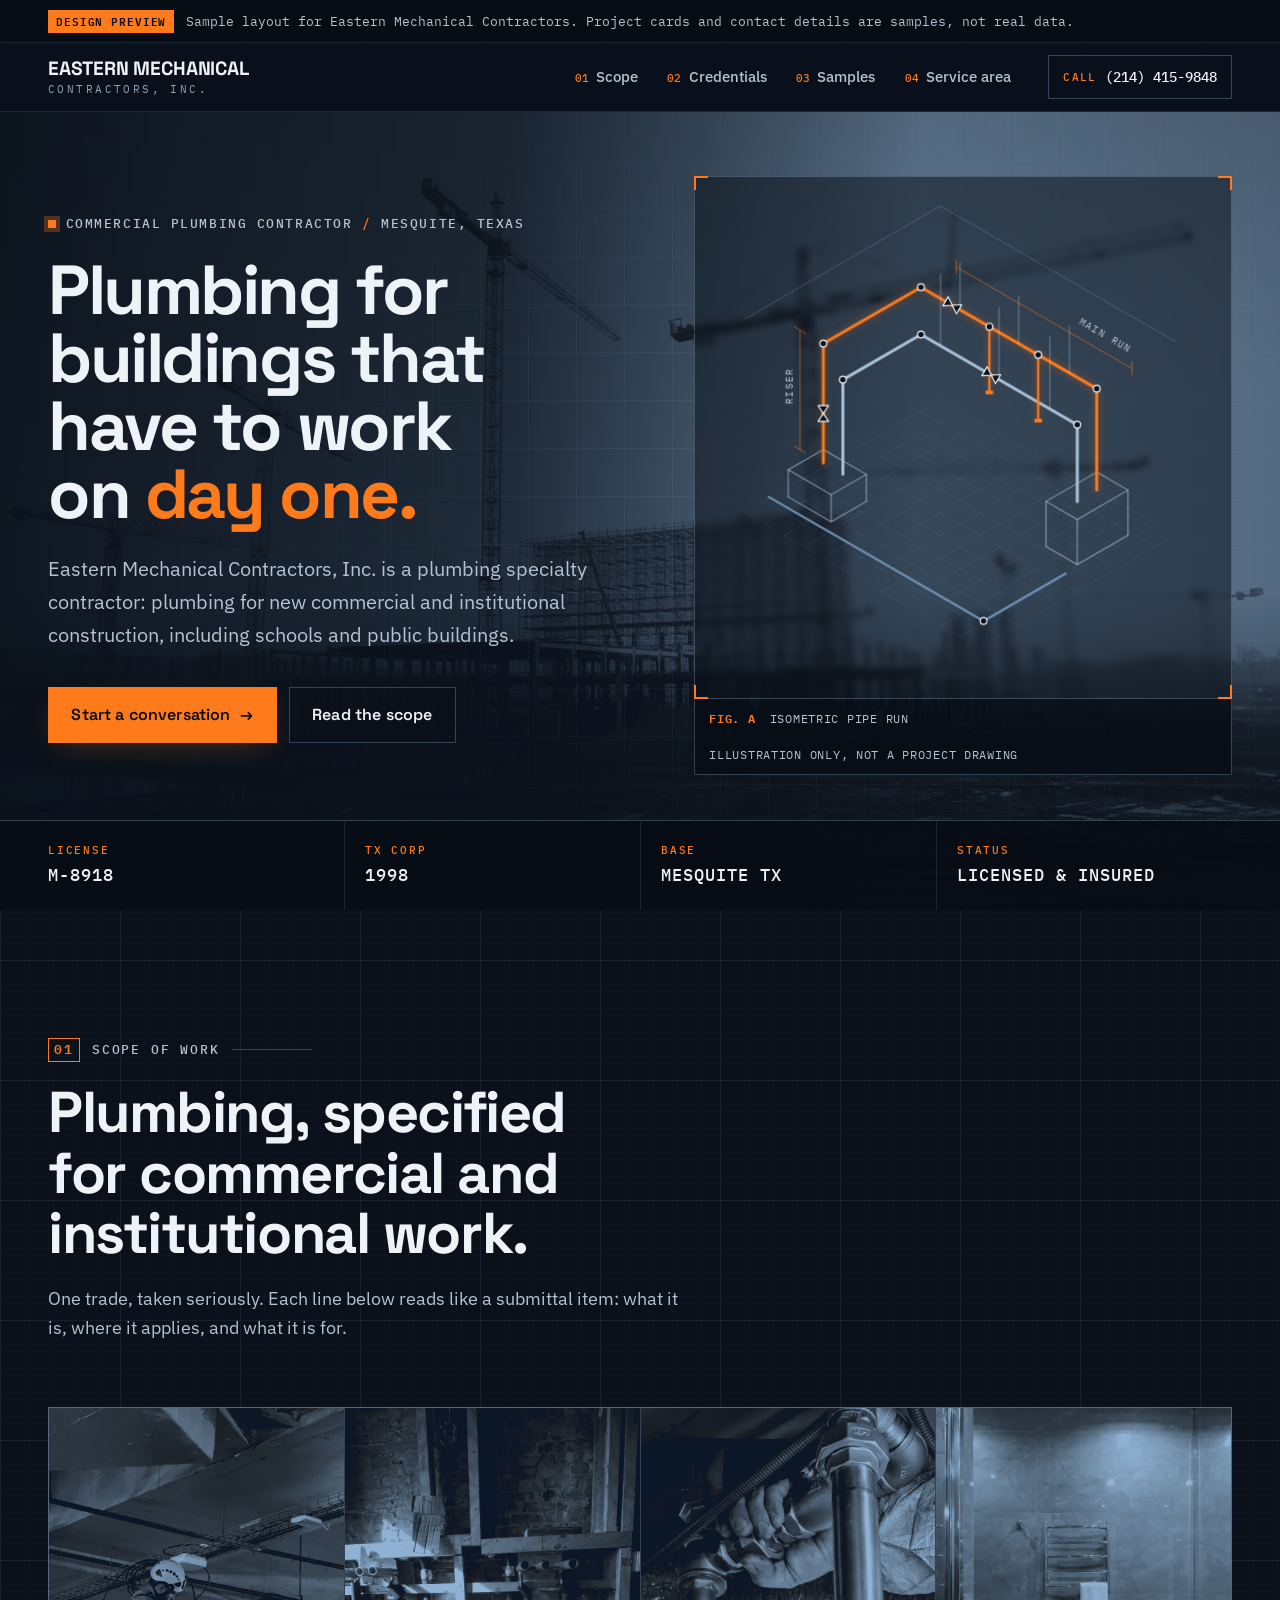
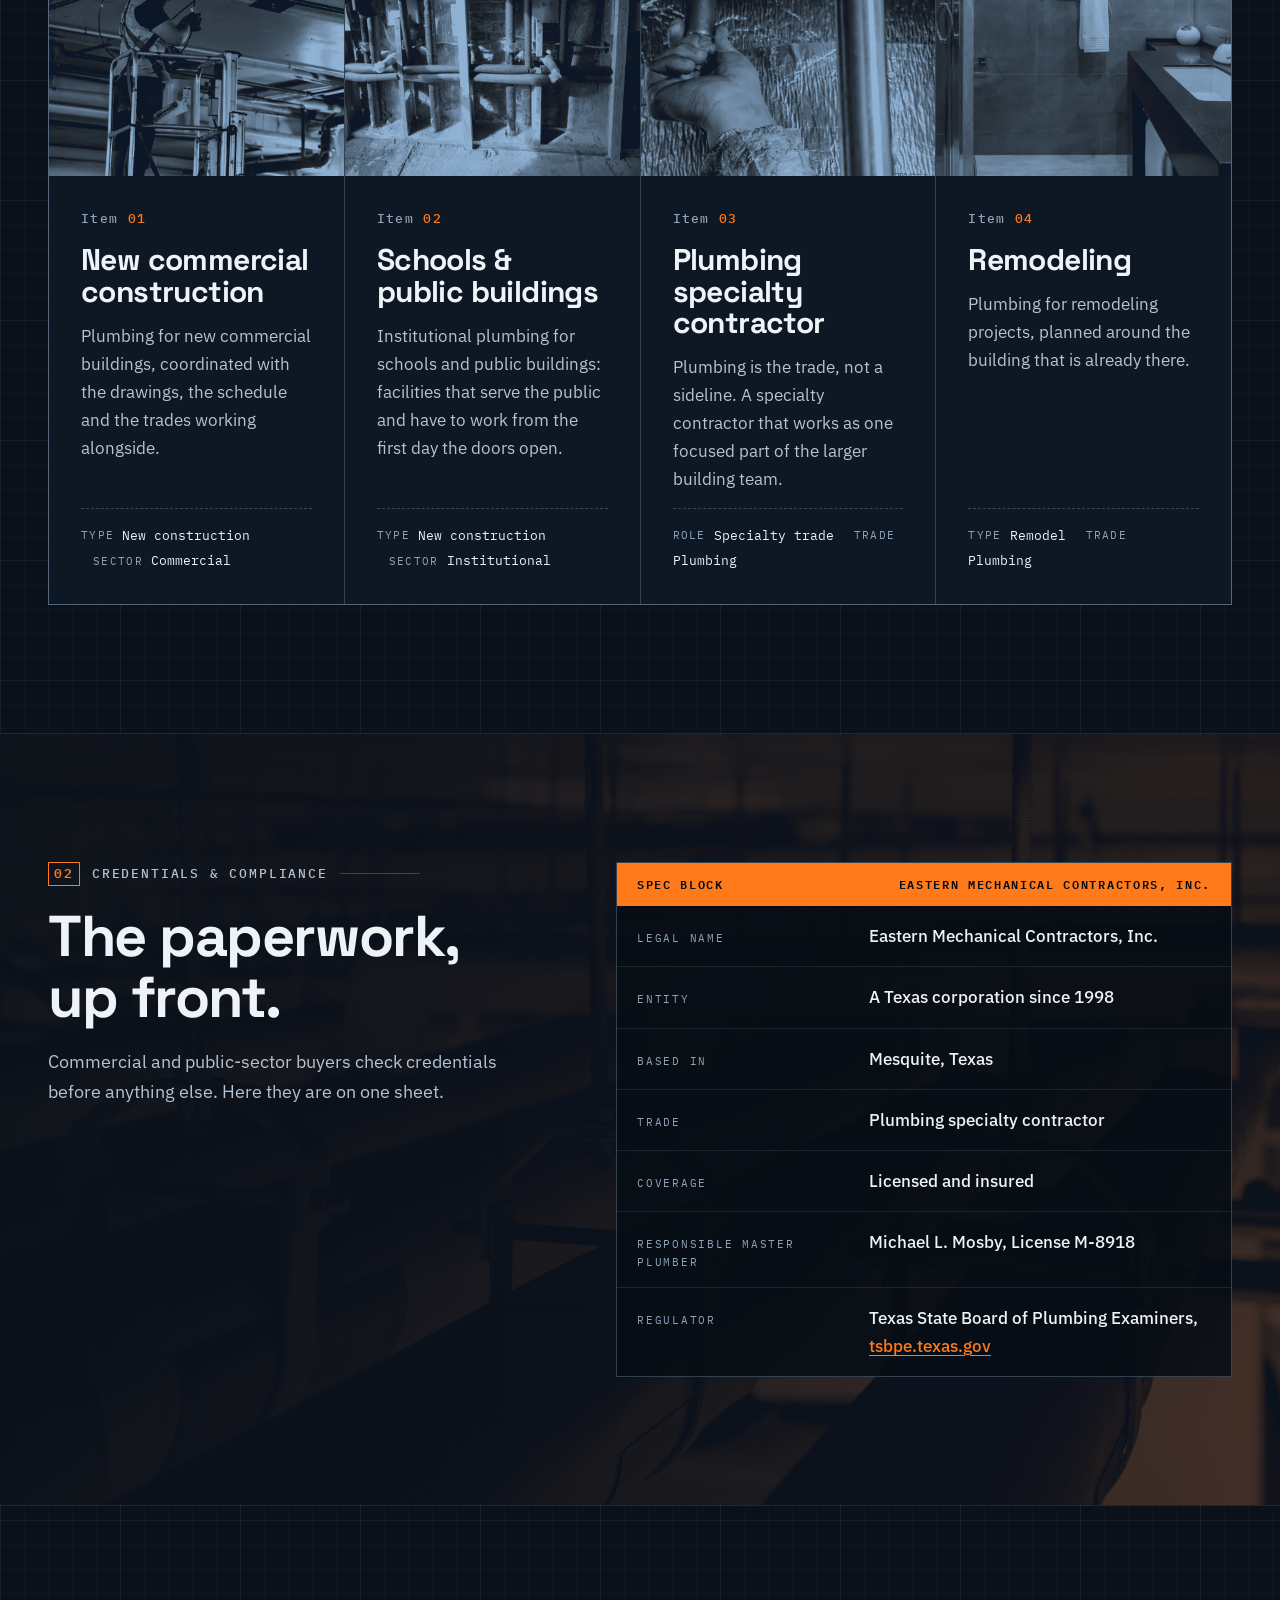
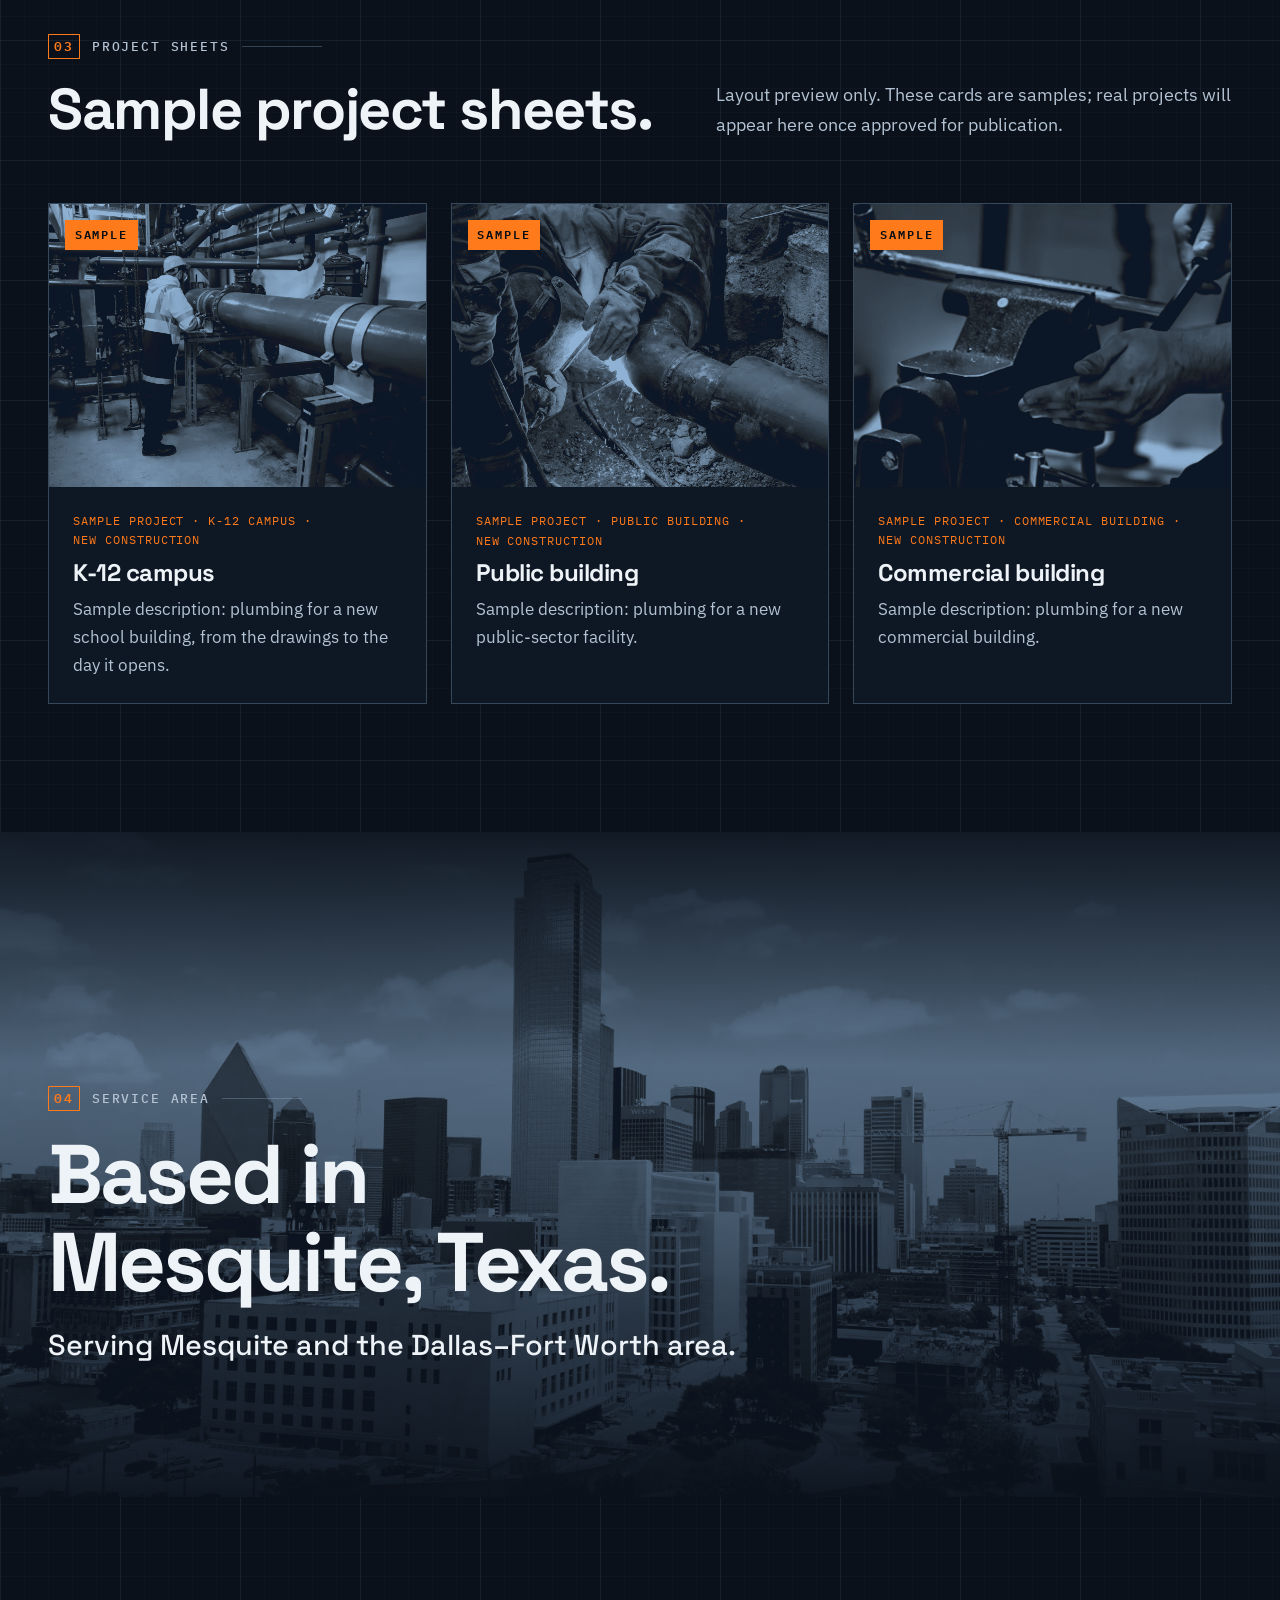
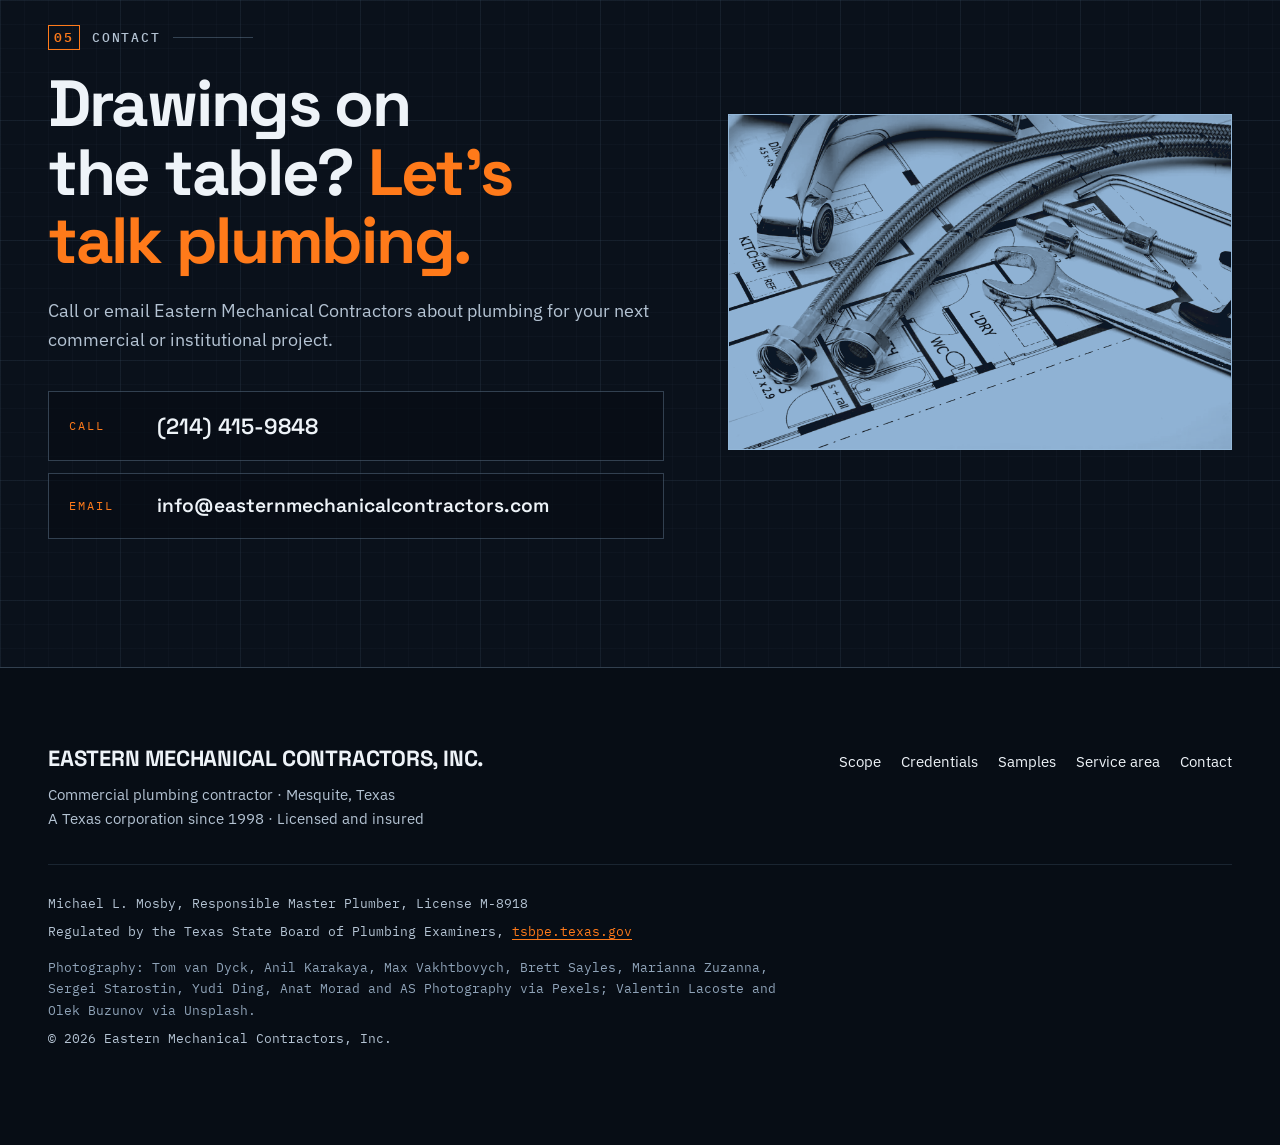
==== option-b/index.html @ e600bece "Add three homepage design options for Eastern Mechanical Contractors - Option A: corporate-clean com" ====
<!--
  OPTION B — "Blueprint / spec sheet"
  Concept: Eastern Mechanical presented the way a commercial buyer reads a submittal — a dark blueprint sheet with safety-orange markups, numbered scope modules and a spec block of credentials, so the company reads as precise, engineered and ready for institutional work.
  Look at first: the hero — the isometric pipe run that draws itself beside the headline over the duotone crane skyline, and the orange spec strip (LICENSE M-8918 · TX CORP 1998 · MESQUITE TX) beneath it.
-->
<!doctype html>
<html lang="en">
<head>
  <meta charset="utf-8">
  <meta name="viewport" content="width=device-width, initial-scale=1">
  <meta name="robots" content="noindex, nofollow">
  <title>Eastern Mechanical Contractors, Inc. | Commercial Plumbing Contractor, Mesquite, Texas</title>
  <meta name="description" content="Eastern Mechanical Contractors, Inc. is a commercial plumbing contractor in Mesquite, Texas: plumbing for new commercial and institutional construction, schools and public buildings. Licensed and insured.">
  <meta name="theme-color" content="#0a111b">
  <link rel="preconnect" href="https://fonts.googleapis.com">
  <link rel="preconnect" href="https://fonts.gstatic.com" crossorigin>
  <link rel="stylesheet" href="https://fonts.googleapis.com/css2?family=IBM+Plex+Mono:wght@400;500;600&family=IBM+Plex+Sans:wght@400;500;600&family=Space+Grotesk:wght@500;600;700&display=swap">
  <link rel="stylesheet" href="styles.css">
  <script src="main.js"></script>
</head>
<body>
  <a class="skip-link" href="#main">Skip to main content</a>

  <div class="preview-bar" role="note">
    <div class="wrap preview-bar__inner">
      <span class="preview-bar__tag">Design preview</span>
      <p>Sample layout for Eastern Mechanical Contractors. Project cards and contact details are samples, not real data.</p>
    </div>
  </div>

  <header class="site-header">
    <div class="wrap site-header__inner">
      <a class="brand" href="#top" aria-label="Eastern Mechanical Contractors, Inc. — back to top">
        <span class="brand__name">Eastern Mechanical</span>
        <span class="brand__sub">Contractors, Inc.</span>
      </a>
      <nav class="site-nav" aria-label="Page sections">
        <ul>
          <li><a href="#scope"><span aria-hidden="true">01</span> Scope</a></li>
          <li><a href="#credentials"><span aria-hidden="true">02</span> Credentials</a></li>
          <li><a href="#samples"><span aria-hidden="true">03</span> Samples</a></li>
          <li><a href="#area"><span aria-hidden="true">04</span> Service area</a></li>
        </ul>
      </nav>
      <!-- PLACEHOLDER: phone number to be confirmed by client -->
      <a class="header-call" href="tel:+12144159848"><span class="header-call__label">Call</span> (214) 415-9848</a>
      <!-- /PLACEHOLDER -->
    </div>
  </header>

  <main id="main">
    <!-- ============ HERO ============ -->
    <section class="hero" id="top" aria-labelledby="hero-title">
      <div class="hero__media duo duo--steel" aria-hidden="true">
        <img src="../assets/img/commercial-construction-cranes-01-1600.webp"
             srcset="../assets/img/commercial-construction-cranes-01-800.webp 800w, ../assets/img/commercial-construction-cranes-01-1600.webp 1600w, ../assets/img/commercial-construction-cranes-01-2400.webp 2400w"
             sizes="100vw" width="2400" height="1600" fetchpriority="high"
             alt="">
      </div>
      <div class="hero__scrim" aria-hidden="true"></div>
      <div class="hero__grid" aria-hidden="true"></div>

      <div class="wrap hero__inner">
        <div class="hero__copy">
          <p class="eyebrow"><span class="eyebrow__dot" aria-hidden="true"></span>Commercial plumbing contractor <span class="eyebrow__sep" aria-hidden="true">/</span> Mesquite, Texas</p>
          <h1 id="hero-title" class="hero__title">Plumbing for buildings that have to work on <span class="hl">day one.</span></h1>
          <p class="hero__lede">Eastern Mechanical Contractors, Inc. is a plumbing specialty contractor: plumbing for new commercial and institutional construction, including schools and public buildings.</p>
          <div class="hero__ctas">
            <a class="btn btn--primary" href="#contact">Start a conversation <span class="btn__arrow" aria-hidden="true">&rarr;</span></a>
            <a class="btn btn--ghost" href="#scope">Read the scope</a>
          </div>
        </div>

        <figure class="drawing" aria-labelledby="drawing-cap">
          <div class="drawing__frame">
            <span class="drawing__corner drawing__corner--tl" aria-hidden="true"></span>
            <span class="drawing__corner drawing__corner--tr" aria-hidden="true"></span>
            <span class="drawing__corner drawing__corner--bl" aria-hidden="true"></span>
            <span class="drawing__corner drawing__corner--br" aria-hidden="true"></span>
            <svg class="iso" viewBox="40 0 660 640" role="img" aria-label="Illustrative isometric drawing of a plumbing pipe run: a riser climbing to two overhead mains on hangers, branch drops and a floor-level line.">
              <path class="iso-grid" d="M340 270 L80.2 420 M366 285 L106.2 435 M392 300 L132.2 450 M417.9 315 L158.1 465 M443.9 330 L184.1 480 M469.9 345 L210.1 495 M495.9 360 L236.1 510 M521.9 375 L262.1 525 M547.8 390 L288 540 M573.8 405 L314 555 M599.8 420 L340 570 M625.8 435 L366 585 M651.8 450 L392 600 M340 270 L651.8 450 M314 285 L625.8 465 M288 300 L599.8 480 M262.1 315 L573.8 495 M236.1 330 L547.8 510 M210.1 345 L521.9 525 M184.1 360 L495.9 540 M158.1 375 L469.9 555 M132.2 390 L443.9 570 M106.2 405 L417.9 585 M80.2 420 L392 600"/>
              <path class="iso-ghost" d="M340 12 L651.8 192" pathLength="1"/>
              <path class="iso-ghost" d="M340 12 L80.2 162" pathLength="1"/>
              <path class="iso-equip d4" d="M480.3 465 L521.9 489 L589.4 450" pathLength="1"/>
              <path class="iso-equip d4" d="M480.3 465 L480.3 405" pathLength="1"/>
              <path class="iso-equip d4" d="M521.9 489 L521.9 429" pathLength="1"/>
              <path class="iso-equip d4" d="M589.4 450 L589.4 390" pathLength="1"/>
              <path class="iso-equip d4" d="M480.3 405 L521.9 429 L589.4 390 L547.8 366 L480.3 405" pathLength="1"/>
              <path class="iso-equip d0" d="M137.4 399 L194.5 432 L241.3 405" pathLength="1"/>
              <path class="iso-equip d0" d="M137.4 399 L137.4 363" pathLength="1"/>
              <path class="iso-equip d0" d="M194.5 432 L194.5 396" pathLength="1"/>
              <path class="iso-equip d0" d="M241.3 405 L241.3 369" pathLength="1"/>
              <path class="iso-equip d0" d="M137.4 363 L194.5 396 L241.3 369 L184.1 336 L137.4 363" pathLength="1"/>
              <path class="iso-pipe iso-pipe--a d1" d="M184.1 354 L184.1 195 L314 120 L547.8 255 L547.8 390" pathLength="1"/>
              <path class="iso-pipe iso-pipe--b d2" d="M210.1 369 L210.1 243 L314 183 L521.9 303 L521.9 405" pathLength="1"/>
              <path class="iso-pipe iso-pipe--c d3" d="M111.4 399 L397.2 564 L506.3 501" pathLength="1"/>
              <path class="iso-pipe iso-pipe--a iso-branch d3" d="M405 172.5 L405 259.5" pathLength="1"/>
              <path class="iso-pipe iso-pipe--a iso-branch d3" d="M469.9 210 L469.9 297" pathLength="1"/>
              <path class="iso-hanger d2" d="M366 150 L366 87" pathLength="1"/>
              <path class="iso-hanger d2" d="M340 198 L340 102" pathLength="1"/>
              <path class="iso-hanger d2" d="M443.9 195 L443.9 132" pathLength="1"/>
              <path class="iso-hanger d2" d="M417.9 243 L417.9 147" pathLength="1"/>
              <path class="iso-hanger d2" d="M511.5 234 L511.5 171" pathLength="1"/>
              <path class="iso-hanger d2" d="M485.5 282 L485.5 186" pathLength="1"/>
              <circle class="iso-joint d3" cx="184.1" cy="195" r="4.5"/>
              <circle class="iso-joint d3" cx="314" cy="120" r="4.5"/>
              <circle class="iso-joint d3" cx="547.8" cy="255" r="4.5"/>
              <circle class="iso-joint d3" cx="210.1" cy="243" r="4.5"/>
              <circle class="iso-joint d3" cx="314" cy="183" r="4.5"/>
              <circle class="iso-joint d3" cx="521.9" cy="303" r="4.5"/>
              <circle class="iso-joint d3" cx="405" cy="172.5" r="4.5"/>
              <circle class="iso-joint d3" cx="469.9" cy="210" r="4.5"/>
              <circle class="iso-joint d3" cx="397.2" cy="564" r="4.5"/>
              <rect class="iso-cap d4" x="400" y="257.5" width="10" height="5"/>
              <rect class="iso-cap d4" x="464.9" y="295" width="10" height="5"/>
              <path class="iso-valve d4" d="M343.0 144.8 L368.2 143.3 L361.2 155.3 L350.0 132.8 Z"/>
              <path class="iso-valve d4" d="M395.0 237.8 L420.1 236.3 L413.1 248.3 L402.0 225.8 Z"/>
              <path class="iso-valve d4" d="M191.1 298.5 L177.1 277.5 L191.1 277.5 L177.1 298.5 Z"/>
              <path class="iso-dim d4" d="M360.8 93 L594.6 228" pathLength="1"/>
              <path class="iso-dim d4" d="M360.8 84 L360.8 102" pathLength="1"/>
              <path class="iso-dim d4" d="M594.6 219 L594.6 237" pathLength="1"/>
              <path class="iso-dim d4" d="M152.9 336 L152.9 177" pathLength="1"/>
              <path class="iso-dim d4" d="M160.7 340.5 L145.1 331.5" pathLength="1"/>
              <path class="iso-dim d4" d="M160.7 181.5 L145.1 172.5" pathLength="1"/>
              <text class="iso-label d5" x="556.9" y="188.3" transform="rotate(30 556.9 188.3)">MAIN RUN</text>
              <text class="iso-label d5" x="143.8" y="251.3" transform="rotate(-90 143.8 251.3)">RISER</text>
            </svg>
          </div>
          <figcaption id="drawing-cap" class="drawing__block">
            <span><b>Fig. A</b> Isometric pipe run</span>
            <span>Illustration only, not a project drawing</span>
          </figcaption>
        </figure>
      </div>

      <div class="spec-strip">
        <div class="wrap">
          <ul class="spec-strip__list" aria-label="Credentials at a glance">
            <!-- PLACEHOLDER: Responsible Master Plumber license, pending owner confirmation -->
            <li><span class="k">License</span> M-8918</li>
            <!-- /PLACEHOLDER -->
            <li><span class="k">TX Corp</span> 1998</li>
            <li><span class="k">Base</span> Mesquite TX</li>
            <li><span class="k">Status</span> Licensed &amp; insured</li>
          </ul>
        </div>
      </div>
    </section>

    <!-- ============ 01 SCOPE ============ -->
    <section class="section scope" id="scope" aria-labelledby="scope-title">
      <div class="wrap">
        <header class="section-head reveal">
          <p class="section-head__num"><span>01</span> Scope of work</p>
          <h2 id="scope-title" class="section-head__title">Plumbing, specified for commercial and institutional work.</h2>
          <p class="section-head__lede">One trade, taken seriously. Each line below reads like a submittal item: what it is, where it applies, and what it is for.</p>
        </header>

        <ol class="modules">
          <li class="module reveal">
            <div class="module__media duo duo--steel">
              <img src="../assets/img/commercial-ceiling-piping-lift-01-800.webp"
                   srcset="../assets/img/commercial-ceiling-piping-lift-01-800.webp 800w, ../assets/img/commercial-ceiling-piping-lift-01-1600.webp 1600w, ../assets/img/commercial-ceiling-piping-lift-01-2400.webp 2400w"
                   sizes="(min-width: 1100px) 340px, (min-width: 700px) 45vw, 92vw" width="2400" height="1600" loading="lazy"
                   alt="Tradesman on a lift working overhead among red fire-sprinkler piping in a commercial building">
            </div>
            <div class="module__body">
              <p class="module__num" aria-hidden="true">01</p>
              <h3 class="module__title">New commercial construction</h3>
              <p>Plumbing for new commercial buildings, coordinated with the drawings, the schedule and the trades working alongside.</p>
              <p class="module__spec"><span>Type</span> New construction <span>Sector</span> Commercial</p>
            </div>
          </li>
          <li class="module reveal">
            <div class="module__media duo duo--steel">
              <img src="../assets/img/rough-in-wall-framing-01-800.webp"
                   srcset="../assets/img/rough-in-wall-framing-01-800.webp 800w, ../assets/img/rough-in-wall-framing-01-1600.webp 1600w, ../assets/img/rough-in-wall-framing-01-2400.webp 2400w"
                   sizes="(min-width: 1100px) 340px, (min-width: 700px) 45vw, 92vw" width="2400" height="3200" loading="lazy"
                   alt="Plumbing rough-in with copper stub-outs and insulated lines inside a framed wall">
            </div>
            <div class="module__body">
              <p class="module__num" aria-hidden="true">02</p>
              <h3 class="module__title">Schools &amp; public buildings</h3>
              <p>Institutional plumbing for schools and public buildings: facilities that serve the public and have to work from the first day the doors open.</p>
              <p class="module__spec"><span>Type</span> New construction <span>Sector</span> Institutional</p>
            </div>
          </li>
          <li class="module reveal">
            <div class="module__media duo duo--steel">
              <img src="../assets/img/pipe-fitting-hands-01-800.webp"
                   srcset="../assets/img/pipe-fitting-hands-01-800.webp 800w, ../assets/img/pipe-fitting-hands-01-1600.webp 1600w, ../assets/img/pipe-fitting-hands-01-2400.webp 2400w"
                   sizes="(min-width: 1100px) 340px, (min-width: 700px) 45vw, 92vw" width="2400" height="1600" loading="lazy"
                   alt="Plumber's hands tightening a brass fitting on stainless steel water piping">
            </div>
            <div class="module__body">
              <p class="module__num" aria-hidden="true">03</p>
              <h3 class="module__title">Plumbing specialty contractor</h3>
              <p>Plumbing is the trade, not a sideline. A specialty contractor that works as one focused part of the larger building team.</p>
              <p class="module__spec"><span>Role</span> Specialty trade <span>Trade</span> Plumbing</p>
            </div>
          </li>
          <!-- PLACEHOLDER: Remodeling service (from brief only; no source). Generic copy, no claims. -->
          <li class="module reveal">
            <div class="module__media duo duo--steel">
              <img src="../assets/img/bathroom-remodel-vanity-02-800.webp"
                   srcset="../assets/img/bathroom-remodel-vanity-02-800.webp 800w, ../assets/img/bathroom-remodel-vanity-02-1600.webp 1600w, ../assets/img/bathroom-remodel-vanity-02-2400.webp 2400w"
                   sizes="(min-width: 1100px) 340px, (min-width: 700px) 45vw, 92vw" width="2400" height="1600" loading="lazy"
                   alt="Modern bathroom remodel with large-format gray tile and an undermount sink">
            </div>
            <div class="module__body">
              <p class="module__num" aria-hidden="true">04</p>
              <h3 class="module__title">Remodeling</h3>
              <p>Plumbing for remodeling projects, planned around the building that is already there.</p>
              <p class="module__spec"><span>Type</span> Remodel <span>Trade</span> Plumbing</p>
            </div>
          </li>
          <!-- /PLACEHOLDER -->
        </ol>
      </div>
    </section>

    <!-- ============ 02 CREDENTIALS ============ -->
    <section class="section creds" id="credentials" aria-labelledby="creds-title">
      <div class="creds__media duo duo--ember" aria-hidden="true">
        <img src="../assets/img/commercial-pipe-hangers-bw-01-1600.webp"
             srcset="../assets/img/commercial-pipe-hangers-bw-01-800.webp 800w, ../assets/img/commercial-pipe-hangers-bw-01-1600.webp 1600w, ../assets/img/commercial-pipe-hangers-bw-01-2400.webp 2400w"
             sizes="100vw" width="2400" height="1597" loading="lazy" alt="">
      </div>
      <div class="creds__scrim" aria-hidden="true"></div>
      <div class="wrap creds__inner">
        <header class="section-head reveal">
          <p class="section-head__num"><span>02</span> Credentials &amp; compliance</p>
          <h2 id="creds-title" class="section-head__title">The paperwork, up front.</h2>
          <p class="section-head__lede">Commercial and public-sector buyers check credentials before anything else. Here they are on one sheet.</p>
        </header>

        <div class="specsheet reveal">
          <div class="specsheet__head">
            <span>Spec block</span>
            <span>Eastern Mechanical Contractors, Inc.</span>
          </div>
          <dl class="specsheet__rows">
            <div><dt>Legal name</dt><dd>Eastern Mechanical Contractors, Inc.</dd></div>
            <div><dt>Entity</dt><dd>A Texas corporation since 1998</dd></div>
            <div><dt>Based in</dt><dd>Mesquite, Texas</dd></div>
            <div><dt>Trade</dt><dd>Plumbing specialty contractor</dd></div>
            <div><dt>Coverage</dt><dd>Licensed and insured</dd></div>
            <!-- PLACEHOLDER: RMP line pending owner confirmation that it is unchanged -->
            <div><dt>Responsible Master Plumber</dt><dd>Michael L. Mosby, License M-8918</dd></div>
            <!-- /PLACEHOLDER -->
            <div><dt>Regulator</dt><dd>Texas State Board of Plumbing Examiners, <a href="https://tsbpe.texas.gov" rel="noopener">tsbpe.texas.gov</a></dd></div>
          </dl>
        </div>
      </div>
    </section>

    <!-- ============ 03 SAMPLE PROJECTS ============ -->
    <section class="section samples" id="samples" aria-labelledby="samples-title">
      <div class="wrap">
        <header class="section-head section-head--split reveal">
          <div>
            <p class="section-head__num"><span>03</span> Project sheets</p>
            <h2 id="samples-title" class="section-head__title">Sample project sheets.</h2>
          </div>
          <p class="section-head__lede">Layout preview only. These cards are samples; real projects will appear here once approved for publication.</p>
        </header>

        <!-- PLACEHOLDER: featured projects are samples, no names, values or dates -->
        <ul class="sheets">
          <li class="sheet reveal">
            <div class="sheet__media duo duo--steel">
              <img src="../assets/img/mech-room-fire-piping-inspection-01-800.webp"
                   srcset="../assets/img/mech-room-fire-piping-inspection-01-800.webp 800w, ../assets/img/mech-room-fire-piping-inspection-01-1600.webp 1600w, ../assets/img/mech-room-fire-piping-inspection-01-2400.webp 2400w"
                   sizes="(min-width: 1100px) 440px, (min-width: 700px) 46vw, 92vw" width="2400" height="1600" loading="lazy"
                   alt="Technician in a hard hat inspecting large red steel piping and valves in a commercial mechanical room">
              <span class="sheet__tag">Sample</span>
            </div>
            <div class="sheet__body">
              <p class="sheet__meta">Sample project · K-12 campus · New construction</p>
              <h3 class="sheet__title">K-12 campus</h3>
              <p>Sample description: plumbing for a new school building, from the drawings to the day it opens.</p>
            </div>
          </li>
          <li class="sheet reveal">
            <div class="sheet__media duo duo--steel">
              <img src="../assets/img/pipe-welding-trench-01-800.webp"
                   srcset="../assets/img/pipe-welding-trench-01-800.webp 800w, ../assets/img/pipe-welding-trench-01-1600.webp 1600w, ../assets/img/pipe-welding-trench-01-2400.webp 2400w"
                   sizes="(min-width: 1100px) 440px, (min-width: 700px) 46vw, 92vw" width="2400" height="1600" loading="lazy"
                   alt="Welder joining sections of large steel pipe in an excavation, sparks flying">
              <span class="sheet__tag">Sample</span>
            </div>
            <div class="sheet__body">
              <p class="sheet__meta">Sample project · Public building · New construction</p>
              <h3 class="sheet__title">Public building</h3>
              <p>Sample description: plumbing for a new public-sector facility.</p>
            </div>
          </li>
          <li class="sheet reveal">
            <div class="sheet__media duo duo--steel">
              <img src="../assets/img/copper-pipe-bending-01-800.webp"
                   srcset="../assets/img/copper-pipe-bending-01-800.webp 800w, ../assets/img/copper-pipe-bending-01-1600.webp 1600w"
                   sizes="(min-width: 1100px) 440px, (min-width: 700px) 46vw, 92vw" width="1600" height="2400" loading="lazy"
                   alt="Copper pipe with a soldered tee clamped in a bench vise as a plumber works it">
              <span class="sheet__tag">Sample</span>
            </div>
            <div class="sheet__body">
              <p class="sheet__meta">Sample project · Commercial building · New construction</p>
              <h3 class="sheet__title">Commercial building</h3>
              <p>Sample description: plumbing for a new commercial building.</p>
            </div>
          </li>
        </ul>
        <!-- /PLACEHOLDER -->
      </div>
    </section>

    <!-- ============ 04 SERVICE AREA ============ -->
    <section class="section area" id="area" aria-labelledby="area-title">
      <div class="area__media duo duo--steel" aria-hidden="true">
        <img src="../assets/img/dallas-skyline-day-01-1600.webp"
             srcset="../assets/img/dallas-skyline-day-01-800.webp 800w, ../assets/img/dallas-skyline-day-01-1600.webp 1600w, ../assets/img/dallas-skyline-day-01-2400.webp 2400w"
             sizes="100vw" width="2400" height="1350" loading="lazy" alt="">
      </div>
      <div class="area__scrim" aria-hidden="true"></div>
      <div class="wrap area__inner reveal">
        <p class="section-head__num"><span>04</span> Service area</p>
        <h2 id="area-title" class="area__title">Based in Mesquite, Texas.</h2>
        <!-- PLACEHOLDER: service area inferred, to be confirmed -->
        <p class="area__line">Serving Mesquite and the Dallas&ndash;Fort Worth area.</p>
        <!-- /PLACEHOLDER -->
      </div>
    </section>

    <!-- ============ CONTACT CTA ============ -->
    <section class="section cta" id="contact" aria-labelledby="cta-title">
      <div class="wrap cta__inner">
        <div class="cta__copy reveal">
          <p class="section-head__num"><span>05</span> Contact</p>
          <h2 id="cta-title" class="cta__title">Drawings on the table? <span class="hl">Let&rsquo;s talk plumbing.</span></h2>
          <p class="section-head__lede">Call or email Eastern Mechanical Contractors about plumbing for your next commercial or institutional project.</p>
          <div class="cta__links">
            <!-- PLACEHOLDER: phone and email to be confirmed by client -->
            <a class="cta-link" href="tel:+12144159848"><span class="cta-link__k">Call</span><span class="cta-link__v">(214) 415-9848</span></a>
            <a class="cta-link cta-link--email" href="mailto:info@easternmechanicalcontractors.com"><span class="cta-link__k">Email</span><span class="cta-link__v">info@<wbr>easternmechanicalcontractors.com</span></a>
            <!-- /PLACEHOLDER -->
          </div>
        </div>
        <div class="cta__media duo duo--steel reveal">
          <img src="../assets/img/fixtures-blueprint-tools-01-800.webp"
               srcset="../assets/img/fixtures-blueprint-tools-01-800.webp 800w, ../assets/img/fixtures-blueprint-tools-01-1600.webp 1600w, ../assets/img/fixtures-blueprint-tools-01-2400.webp 2400w"
               sizes="(min-width: 1000px) 560px, 92vw" width="2400" height="1600" loading="lazy"
               alt="Faucet, braided supply lines and a wrench resting on a home floor plan">
        </div>
      </div>
    </section>
  </main>

  <footer class="site-footer">
    <div class="wrap">
      <div class="site-footer__top">
        <div>
          <p class="site-footer__name">Eastern Mechanical Contractors, Inc.</p>
          <p>Commercial plumbing contractor · Mesquite, Texas</p>
          <p>A Texas corporation since 1998 · Licensed and insured</p>
        </div>
        <nav class="site-footer__nav" aria-label="Footer">
          <a href="#scope">Scope</a>
          <a href="#credentials">Credentials</a>
          <a href="#samples">Samples</a>
          <a href="#area">Service area</a>
          <a href="#contact">Contact</a>
        </nav>
      </div>
      <div class="site-footer__legal">
        <!-- PLACEHOLDER: RMP license line, pending owner confirmation -->
        <p>Michael L. Mosby, Responsible Master Plumber, License M-8918</p>
        <!-- /PLACEHOLDER -->
        <p>Regulated by the Texas State Board of Plumbing Examiners, <a href="https://tsbpe.texas.gov" rel="noopener">tsbpe.texas.gov</a></p>
        <p class="site-footer__credits">Photography: Tom van Dyck, Anil Karakaya, Max Vakhtbovych, Brett Sayles, Marianna Zuzanna, Sergei Starostin, Yudi Ding, Anat Morad and AS Photography via Pexels; Valentin Lacoste and Olek Buzunov via Unsplash.</p>
        <p>&copy; 2026 Eastern Mechanical Contractors, Inc.</p>
      </div>
    </div>
  </footer>
</body>
</html>
---- option-b/styles.css ----
/* =========================================================
   Option B — Blueprint / spec sheet
   Dark blueprint base, safety-orange markups, mono labels.
   ========================================================= */

@layer reset, tokens, base, layout, components, motion;

@layer reset {
  *, *::before, *::after { box-sizing: border-box; }
  html { -webkit-text-size-adjust: 100%; text-size-adjust: 100%; }
  body, h1, h2, h3, p, ul, ol, dl, dd, figure { margin: 0; }
  ul, ol { padding: 0; list-style: none; }
  img, svg { display: block; max-width: 100%; }
  img { height: auto; }
  a { color: inherit; }
}

@layer tokens {
  :root {
    --ink-950: #070d15;
    --ink-900: #0a111b;
    --ink-850: #0e1724;
    --ink-800: #121e2e;
    --ink-700: #1b2a3e;
    --steel-400: #7fa2c4;
    --steel-300: #a9c2db;
    --line: rgba(140, 180, 220, 0.14);
    --line-strong: rgba(160, 196, 230, 0.28);

    --text: #eef3f8;
    --text-2: #b4c3d3;      /* 9.4:1 on ink-900 */
    --text-3: #8fa3b8;      /* 6.6:1 on ink-900 */

    --orange: #ff7a1a;      /* 7.3:1 on ink-900 */
    --orange-hi: color-mix(in oklch, var(--orange), white 18%);
    --orange-glow: rgba(255, 122, 26, 0.28);
    --duo-hi: #8fb2d4;

    --font-display: "Space Grotesk", "Archivo", system-ui, sans-serif;
    --font-body: "IBM Plex Sans", system-ui, -apple-system, "Segoe UI", sans-serif;
    --font-mono: "IBM Plex Mono", ui-monospace, "SFMono-Regular", Menlo, monospace;

    --wrap: 1360px;
    --gutter: clamp(1.25rem, 4vw, 3rem);
    --section-y: clamp(5rem, 10vw, 9rem);
    --ease-out: cubic-bezier(0.16, 1, 0.3, 1);
    --header-h: 68px;
  }
}

@layer base {
  html { scroll-behavior: smooth; scroll-padding-top: calc(var(--header-h) + 12px); }
  @media (prefers-reduced-motion: reduce) { html { scroll-behavior: auto; } }

  body {
    font-family: var(--font-body);
    font-size: 1.0625rem;
    line-height: 1.65;
    color: var(--text);
    background-color: var(--ink-900);
    /* faint blueprint grid: minor 24px, major 120px */
    background-image:
      linear-gradient(rgba(127, 162, 196, 0.07) 1px, transparent 1px),
      linear-gradient(90deg, rgba(127, 162, 196, 0.07) 1px, transparent 1px),
      linear-gradient(rgba(127, 162, 196, 0.03) 1px, transparent 1px),
      linear-gradient(90deg, rgba(127, 162, 196, 0.03) 1px, transparent 1px);
    background-size: 120px 120px, 120px 120px, 24px 24px, 24px 24px;
    -webkit-font-smoothing: antialiased;
    overflow-x: clip;
  }

  h1, h2, h3 { font-family: var(--font-display); font-weight: 700; letter-spacing: -0.025em; line-height: 1.05; text-wrap: balance; }
  p { text-wrap: pretty; }

  a { text-underline-offset: 0.2em; text-decoration-thickness: 1px; }
  a:hover { color: var(--orange-hi); }

  :focus-visible {
    outline: 2px solid var(--orange);
    outline-offset: 3px;
    border-radius: 2px;
  }

  ::selection { background: var(--orange); color: var(--ink-950); }

  .hl { color: var(--orange); }

  .skip-link {
    position: absolute; left: 1rem; top: -100px; z-index: 100;
    background: var(--orange); color: var(--ink-950);
    padding: 0.75rem 1rem; font-weight: 600; text-decoration: none;
  }
  .skip-link:focus { top: 1rem; }
}

@layer layout {
  .wrap { width: 100%; max-width: var(--wrap); margin-inline: auto; padding-inline: var(--gutter); }
  .section { position: relative; padding-block: var(--section-y); }
}

@layer components {
  /* ---------- Preview bar ---------- */
  .preview-bar {
    background: var(--ink-950);
    border-bottom: 1px solid var(--line);
    font-family: var(--font-mono);
    font-size: 0.8125rem;
    color: var(--text-2);
  }
  .preview-bar__inner { display: flex; gap: 0.75rem; align-items: baseline; padding-block: 0.6rem; flex-wrap: wrap; }
  .preview-bar__tag {
    flex: none;
    background: var(--orange); color: var(--ink-950);
    font-weight: 600; text-transform: uppercase; letter-spacing: 0.08em;
    font-size: 0.6875rem; padding: 0.15rem 0.5rem;
  }

  /* ---------- Header ---------- */
  .site-header {
    position: sticky; top: 0; z-index: 50;
    background: rgba(10, 17, 27, 0.86);
    -webkit-backdrop-filter: blur(14px) saturate(140%);
    backdrop-filter: blur(14px) saturate(140%);
    border-bottom: 1px solid var(--line);
  }
  @supports not ((backdrop-filter: blur(1px)) or (-webkit-backdrop-filter: blur(1px))) {
    .site-header { background: var(--ink-900); }
  }
  .site-header__inner { display: flex; align-items: center; gap: 1.5rem; min-height: var(--header-h); }
  .brand { display: flex; flex-direction: column; text-decoration: none; line-height: 1; margin-right: auto; }
  .brand__name { font-family: var(--font-display); font-weight: 700; font-size: 1.2rem; letter-spacing: -0.01em; text-transform: uppercase; }
  .brand__sub { font-family: var(--font-mono); font-size: 0.6875rem; letter-spacing: 0.22em; text-transform: uppercase; color: var(--text-3); margin-top: 0.35rem; }
  .brand:hover { color: var(--text); }

  .site-nav { display: none; }
  .site-nav ul { display: flex; gap: 0.25rem; }
  .site-nav a {
    position: relative; display: block; padding: 0.6rem 0.8rem;
    font-size: 0.9375rem; font-weight: 500; text-decoration: none; color: var(--text-2);
  }
  .site-nav a span { font-family: var(--font-mono); font-size: 0.6875rem; color: var(--orange); margin-right: 0.2rem; }
  .site-nav a::after {
    content: ""; position: absolute; left: 0.8rem; right: 0.8rem; bottom: 0.3rem; height: 1px;
    background: var(--orange); transform: scaleX(0); transform-origin: left; transition: transform 0.35s var(--ease-out);
  }
  .site-nav a:hover { color: var(--text); }
  .site-nav a:hover::after, .site-nav a:focus-visible::after { transform: scaleX(1); }

  .header-call {
    display: inline-flex; align-items: center; gap: 0.5rem;
    min-height: 44px; padding: 0.5rem 0.9rem;
    border: 1px solid var(--line-strong);
    font-family: var(--font-mono); font-size: 0.875rem; font-weight: 500; text-decoration: none; white-space: nowrap;
    transition: border-color 0.2s, background-color 0.2s;
  }
  .header-call__label { color: var(--orange); text-transform: uppercase; font-size: 0.6875rem; letter-spacing: 0.12em; }
  .header-call:hover { border-color: var(--orange); background: rgba(255, 122, 26, 0.08); color: var(--text); }
  @media (max-width: 520px) { .header-call__label { display: none; } .brand__name { font-size: 1.05rem; } }
  @media (min-width: 1080px) { .site-nav { display: block; } }

  /* ---------- Duotone image treatment ----------
     Parent paints the highlight colour; the grayscale image multiplies into it;
     ::after lightens the shadows to ink. Result: ink -> steel duotone. */
  .duo { position: relative; overflow: hidden; isolation: isolate; background-color: var(--duo-hi); }
  .duo img { width: 100%; height: 100%; object-fit: cover; filter: grayscale(1) contrast(1.12) brightness(1.02); mix-blend-mode: multiply; transition: filter 0.6s var(--ease-out), transform 0.9s var(--ease-out); }
  .duo::after { content: ""; position: absolute; inset: 0; background: #0b1726; mix-blend-mode: lighten; pointer-events: none; transition: opacity 0.6s var(--ease-out); }
  .duo--ember { background-color: #d9824a; }
  .duo--ember::after { background: #0c1520; }

  /* ---------- Hero ---------- */
  .hero {
    position: relative; isolation: isolate;
    display: flex; flex-direction: column;
    min-height: min(calc(100svh - var(--header-h) - 36px), 960px);
    overflow: hidden;
    background: var(--ink-900);
  }
  .hero__media { position: absolute; inset: 0; z-index: -3; }
  .hero__media img { object-position: 50% 35%; }
  .hero__scrim {
    position: absolute; inset: 0; z-index: -2;
    background:
      linear-gradient(180deg, rgba(10, 17, 27, 0.55) 0%, rgba(10, 17, 27, 0.78) 55%, rgba(10, 17, 27, 0.97) 100%),
      linear-gradient(90deg, rgba(10, 17, 27, 0.6) 0%, rgba(10, 17, 27, 0.25) 100%);
  }
  .hero__grid {
    position: absolute; inset: 0; z-index: -1; pointer-events: none;
    background-image:
      linear-gradient(rgba(169, 194, 219, 0.08) 1px, transparent 1px),
      linear-gradient(90deg, rgba(169, 194, 219, 0.08) 1px, transparent 1px);
    background-size: 48px 48px;
    -webkit-mask-image: radial-gradient(ellipse 70% 80% at 70% 45%, #000 20%, transparent 75%);
    mask-image: radial-gradient(ellipse 70% 80% at 70% 45%, #000 20%, transparent 75%);
  }
  .hero__inner {
    flex: 1;
    display: grid; gap: clamp(2rem, 4vw, 3.5rem); align-items: center;
    padding-block: clamp(2.5rem, 5vw, 4rem) clamp(2rem, 3.5vw, 3rem);
  }
  .eyebrow {
    display: inline-flex; align-items: center; gap: 0.6rem; flex-wrap: wrap;
    font-family: var(--font-mono); font-size: 0.8125rem; font-weight: 500;
    letter-spacing: 0.12em; text-transform: uppercase; color: var(--text-2);
  }
  .eyebrow__dot { width: 8px; height: 8px; background: var(--orange); box-shadow: 0 0 0 4px var(--orange-glow); }
  .eyebrow__sep { color: var(--orange); }
  .hero__title {
    margin-top: 1.25rem;
    font-size: clamp(2.6rem, 1.3rem + 3.8vw, 5.25rem);
    line-height: 0.98; letter-spacing: -0.035em;
    max-width: 13ch;
  }
  .hero__lede { margin-top: 1.5rem; max-width: 50ch; font-size: clamp(1.0625rem, 0.95rem + 0.4vw, 1.25rem); color: var(--text-2); }
  .hero__ctas { display: flex; flex-wrap: wrap; gap: 0.75rem; margin-top: 2.25rem; }

  .btn {
    display: inline-flex; align-items: center; gap: 0.6rem;
    min-height: 52px; padding: 0.85rem 1.4rem;
    font-family: var(--font-display); font-weight: 600; font-size: 1rem; letter-spacing: 0.01em;
    text-decoration: none; border: 1px solid transparent;
    transition: transform 0.25s var(--ease-out), background-color 0.2s, border-color 0.2s, box-shadow 0.25s;
  }
  .btn--primary { background: var(--orange); color: var(--ink-950); box-shadow: 0 10px 30px -10px var(--orange-glow); }
  .btn--primary:hover { color: var(--ink-950); background: var(--orange-hi); transform: translateY(-2px); box-shadow: 0 16px 36px -10px rgba(255, 122, 26, 0.5); }
  .btn__arrow { transition: transform 0.25s var(--ease-out); }
  .btn--primary:hover .btn__arrow { transform: translateX(4px); }
  .btn--ghost { border-color: var(--line-strong); color: var(--text); background: rgba(10, 17, 27, 0.4); }
  .btn--ghost:hover { border-color: var(--text); color: var(--text); }

  /* Drawing panel */
  .drawing { position: relative; max-width: 39rem; width: 100%; justify-self: center; }
  .drawing__frame {
    position: relative; padding: clamp(0.75rem, 2vw, 1.25rem);
    border: 1px solid var(--line-strong);
    background: rgba(8, 14, 22, 0.5);
    -webkit-backdrop-filter: blur(3px); backdrop-filter: blur(3px);
  }
  .drawing__corner { position: absolute; width: 14px; height: 14px; border-color: var(--orange); border-style: solid; border-width: 0; }
  .drawing__corner--tl { top: -1px; left: -1px; border-top-width: 2px; border-left-width: 2px; }
  .drawing__corner--tr { top: -1px; right: -1px; border-top-width: 2px; border-right-width: 2px; }
  .drawing__corner--bl { bottom: -1px; left: -1px; border-bottom-width: 2px; border-left-width: 2px; }
  .drawing__corner--br { bottom: -1px; right: -1px; border-bottom-width: 2px; border-right-width: 2px; }
  .drawing__block {
    display: flex; justify-content: space-between; gap: 1rem; flex-wrap: wrap;
    border: 1px solid var(--line-strong); border-top: 0;
    background: rgba(8, 14, 22, 0.85);
    padding: 0.6rem 0.9rem;
    font-family: var(--font-mono); font-size: 0.75rem; letter-spacing: 0.06em; text-transform: uppercase; color: var(--text-2);
  }
  .drawing__block b { color: var(--orange); font-weight: 600; margin-right: 0.4rem; }

  .iso { width: 100%; height: auto; overflow: visible; }
  .iso path, .iso circle, .iso rect { fill: none; stroke-linecap: round; stroke-linejoin: round; }
  .iso-grid { stroke: rgba(140, 180, 220, 0.13); stroke-width: 1; }
  .iso-ghost { stroke: rgba(169, 194, 219, 0.35); stroke-width: 1; stroke-dasharray: 4 6; }
  .iso-equip { stroke: rgba(200, 220, 240, 0.6); stroke-width: 1.4; }
  .iso-pipe { stroke-width: 4; }
  .iso-pipe--a { stroke: var(--orange); filter: drop-shadow(0 0 6px rgba(255, 122, 26, 0.45)); }
  .iso-pipe--b { stroke: var(--steel-300); }
  .iso-pipe--c { stroke: #6f93b8; stroke-width: 3; }
  .iso-branch { stroke-width: 3; }
  .iso-hanger { stroke: rgba(200, 220, 240, 0.45); stroke-width: 1.2; }
  .iso .iso-joint { fill: var(--ink-900); stroke: var(--text); stroke-width: 1.6; }
  .iso .iso-cap { fill: var(--orange); stroke: none; }
  .iso .iso-valve { fill: var(--ink-900); stroke: var(--text); stroke-width: 1.5; }
  .iso-dim { stroke: rgba(255, 122, 26, 0.75); stroke-width: 1; }
  .iso-label { fill: var(--text-2); font-family: var(--font-mono); font-size: 13px; letter-spacing: 0.14em; text-anchor: middle; }

  /* Spec strip */
  .spec-strip { border-top: 1px solid var(--line-strong); background: rgba(7, 13, 21, 0.9); }
  .spec-strip__list {
    display: grid; grid-template-columns: repeat(2, minmax(0, 1fr));
    font-family: var(--font-mono); font-size: clamp(0.875rem, 0.8rem + 0.3vw, 1.0625rem); font-weight: 500;
    text-transform: uppercase; letter-spacing: 0.06em;
  }
  .spec-strip__list li { padding: 1rem 0.75rem 1rem 0; border-bottom: 1px solid var(--line); }
  .spec-strip__list li:nth-last-child(-n+2) { border-bottom: 0; }
  .spec-strip__list .k { display: block; font-size: 0.6875rem; letter-spacing: 0.16em; color: var(--orange); margin-bottom: 0.2rem; }
  @media (min-width: 760px) {
    .spec-strip__list { grid-template-columns: repeat(4, minmax(0, 1fr)); }
    .spec-strip__list li { border-bottom: 0; padding: 1.25rem 1.25rem; border-left: 1px solid var(--line); }
    .spec-strip__list li:first-child { border-left: 0; padding-left: 0; }
  }

  @media (min-width: 1000px) {
    .hero__inner { grid-template-columns: minmax(0, 1.05fr) minmax(0, 0.95fr); }
    .hero__scrim {
      background:
        linear-gradient(90deg, rgba(10, 17, 27, 0.95) 0%, rgba(10, 17, 27, 0.82) 40%, rgba(10, 17, 27, 0.3) 72%, rgba(10, 17, 27, 0.45) 100%),
        linear-gradient(180deg, transparent 60%, rgba(10, 17, 27, 0.9) 100%);
    }
  }

  /* ---------- Section heads ---------- */
  .section-head { max-width: 860px; margin-bottom: clamp(2.5rem, 5vw, 4rem); }
  .section-head__num {
    display: flex; align-items: center; gap: 0.75rem;
    font-family: var(--font-mono); font-size: 0.8125rem; font-weight: 500;
    letter-spacing: 0.14em; text-transform: uppercase; color: var(--text-2);
  }
  .section-head__num span {
    display: inline-grid; place-items: center; min-width: 2.4em; height: 1.9em; padding-inline: 0.4em;
    border: 1px solid var(--orange); color: var(--orange); font-weight: 600;
  }
  .section-head__num::after { content: ""; flex: 0 1 80px; height: 1px; background: var(--line-strong); }
  .section-head__title { margin-top: 1.25rem; font-size: clamp(2rem, 1.2rem + 3vw, 3.75rem); max-width: 20ch; }
  .section-head__lede { margin-top: 1.25rem; max-width: 58ch; color: var(--text-2); font-size: 1.125rem; }
  .section-head--split { max-width: none; display: grid; gap: 1rem; align-items: end; }
  @media (min-width: 900px) { .section-head--split { grid-template-columns: 1.2fr 1fr; gap: 3rem; } .section-head--split .section-head__lede { margin-top: 0; } }

  /* ---------- 01 Scope modules ---------- */
  .modules { display: grid; gap: 1px; background: var(--line-strong); border: 1px solid var(--line-strong); counter-reset: none; }
  .module { display: grid; grid-template-rows: auto 1fr; background: var(--ink-850); position: relative; }
  .module__media { aspect-ratio: 16 / 10; }
  .module__body { padding: clamp(1.5rem, 3vw, 2rem); display: flex; flex-direction: column; gap: 0.9rem; }
  .module__num {
    font-family: var(--font-mono); font-weight: 500; font-size: 0.8125rem; color: var(--orange); letter-spacing: 0.1em;
  }
  .module__num::before { content: "Item "; color: var(--text-3); }
  .module__title { font-size: clamp(1.5rem, 1.2rem + 0.9vw, 1.875rem); letter-spacing: -0.02em; }
  .module__body > p:not([class]) { color: var(--text-2); }
  .module__spec {
    margin-top: auto; padding-top: 1rem; border-top: 1px dashed var(--line-strong);
    font-family: var(--font-mono); font-size: 0.8125rem; color: var(--text);
    display: flex; flex-wrap: wrap; column-gap: 0.5rem; row-gap: 0.25rem;
  }
  .module__spec span { color: var(--text-3); text-transform: uppercase; letter-spacing: 0.12em; font-size: 0.6875rem; align-self: center; }
  .module__spec span:not(:first-child) { margin-left: 0.75rem; }
  .module::before {
    content: ""; position: absolute; left: 0; top: 0; height: 3px; width: 100%;
    background: var(--orange); transform: scaleX(0); transform-origin: left; transition: transform 0.5s var(--ease-out); z-index: 2;
  }
  .module:hover::before, .module:focus-within::before { transform: scaleX(1); }
  .module:hover .duo img { filter: grayscale(0) contrast(1.02); }
  .module:hover .duo { background-color: #fff; }
  .module:hover .duo::after { opacity: 0; }
  .duo { transition: background-color 0.6s var(--ease-out); }

  @media (min-width: 700px) { .modules { grid-template-columns: repeat(2, minmax(0, 1fr)); } }
  @media (min-width: 1240px) {
    .modules { grid-template-columns: repeat(4, minmax(0, 1fr)); }
    .module__media { aspect-ratio: 4 / 5; }
  }

  /* ---------- 02 Credentials ---------- */
  .creds { overflow: hidden; isolation: isolate; border-block: 1px solid var(--line); }
  .creds__media { position: absolute; inset: 0; z-index: -2; }
  .creds__media img { object-position: 50% 40%; }
  .creds__scrim {
    position: absolute; inset: 0; z-index: -1;
    background: linear-gradient(90deg, rgba(10, 17, 27, 0.95) 0%, rgba(10, 17, 27, 0.88) 50%, rgba(10, 17, 27, 0.72) 100%);
  }
  .creds__inner { display: grid; gap: 2.5rem; align-items: start; }
  .creds .section-head { margin-bottom: 0; }
  @media (min-width: 1000px) { .creds__inner { grid-template-columns: minmax(0, 0.9fr) minmax(0, 1.1fr); gap: 4rem; } }

  .specsheet { border: 1px solid var(--line-strong); background: rgba(7, 13, 21, 0.88); font-family: var(--font-mono); }
  .specsheet__head {
    display: flex; justify-content: space-between; gap: 1rem; flex-wrap: wrap;
    padding: 0.75rem 1.25rem; background: var(--orange); color: var(--ink-950);
    font-size: 0.75rem; font-weight: 600; letter-spacing: 0.14em; text-transform: uppercase;
  }
  .specsheet__rows > div { display: grid; gap: 0.25rem; padding: 1rem 1.25rem; border-top: 1px solid var(--line); }
  .specsheet__rows > div:first-child { border-top: 0; }
  .specsheet dt { font-size: 0.6875rem; letter-spacing: 0.16em; text-transform: uppercase; color: var(--text-3); }
  .specsheet dd { font-family: var(--font-body); font-size: 1.0625rem; font-weight: 500; color: var(--text); }
  .specsheet dd a { color: var(--orange); }
  @media (min-width: 560px) {
    .specsheet__rows > div { grid-template-columns: 13rem 1fr; gap: 1.5rem; align-items: baseline; }
  }

  /* ---------- 03 Sample sheets ---------- */
  .sheets { display: grid; gap: clamp(1rem, 2vw, 1.5rem); }
  @media (min-width: 700px) { .sheets { grid-template-columns: repeat(2, minmax(0, 1fr)); } }
  @media (min-width: 1100px) { .sheets { grid-template-columns: repeat(3, minmax(0, 1fr)); } }
  .sheet { border: 1px solid var(--line-strong); background: var(--ink-850); display: flex; flex-direction: column; transition: border-color 0.3s, transform 0.4s var(--ease-out); }
  .sheet__media { aspect-ratio: 4 / 3; }
  .sheet__tag {
    position: absolute; top: 1rem; left: 1rem; z-index: 2;
    background: var(--orange); color: var(--ink-950);
    font-family: var(--font-mono); font-size: 0.75rem; font-weight: 600; letter-spacing: 0.16em; text-transform: uppercase;
    padding: 0.3rem 0.6rem;
  }
  .sheet__body { padding: 1.5rem; display: grid; gap: 0.6rem; }
  .sheet__meta { font-family: var(--font-mono); font-size: 0.75rem; letter-spacing: 0.08em; text-transform: uppercase; color: var(--orange); }
  .sheet__title { font-size: 1.5rem; letter-spacing: -0.02em; }
  .sheet__body > p:not([class]) { color: var(--text-2); }
  .sheet:hover { border-color: var(--orange); transform: translateY(-4px); }
  .sheet:hover .duo { background-color: #fff; }
  .sheet:hover .duo img { filter: grayscale(0) contrast(1.02); transform: scale(1.03); }
  .sheet:hover .duo::after { opacity: 0; }

  /* ---------- 04 Service area ---------- */
  .area { overflow: hidden; isolation: isolate; min-height: clamp(420px, 52vw, 680px); display: flex; align-items: flex-end; }
  .area__media { position: absolute; inset: 0; z-index: -2; }
  .area__media img { object-position: 50% 60%; }
  .area__scrim {
    position: absolute; inset: 0; z-index: -1;
    background: linear-gradient(180deg, rgba(10, 17, 27, 0.92) 0%, rgba(10, 17, 27, 0.35) 35%, rgba(10, 17, 27, 0.55) 60%, rgba(10, 17, 27, 0.96) 100%);
  }
  .area__inner { position: relative; }
  .area__title { margin-top: 1.25rem; font-size: clamp(2.4rem, 1.2rem + 5vw, 6rem); letter-spacing: -0.035em; max-width: 14ch; }
  .area__line { margin-top: 1rem; font-family: var(--font-display); font-size: clamp(1.25rem, 1rem + 1vw, 1.875rem); font-weight: 500; color: var(--text); }
  .area__note { margin-top: 1.5rem; font-family: var(--font-mono); font-size: 0.75rem; letter-spacing: 0.08em; text-transform: uppercase; color: var(--text-2); }

  /* ---------- CTA ---------- */
  .cta__inner { display: grid; gap: clamp(2rem, 5vw, 4rem); align-items: center; }
  .cta__title { margin-top: 1.25rem; font-size: clamp(2.2rem, 1.2rem + 3.6vw, 4.5rem); letter-spacing: -0.035em; max-width: 15ch; }
  .cta__links { display: grid; gap: 0.75rem; margin-top: 2.25rem; max-width: 640px; }
  .cta-link--email .cta-link__v { font-size: clamp(0.95rem, 0.8rem + 0.5vw, 1.2rem); }
  .cta-link {
    display: grid; grid-template-columns: 4.5rem 1fr; align-items: center; gap: 1rem;
    min-height: 64px; padding: 1rem 1.25rem; border: 1px solid var(--line-strong); background: rgba(7, 13, 21, 0.6);
    text-decoration: none; transition: border-color 0.2s, background-color 0.2s, transform 0.3s var(--ease-out);
  }
  .cta-link__k { font-family: var(--font-mono); font-size: 0.75rem; letter-spacing: 0.16em; text-transform: uppercase; color: var(--orange); }
  .cta-link__v { font-family: var(--font-display); font-weight: 600; font-size: clamp(1rem, 0.85rem + 0.7vw, 1.375rem); overflow-wrap: anywhere; }
  .cta-link:hover { border-color: var(--orange); background: rgba(255, 122, 26, 0.08); color: var(--text); transform: translateX(4px); }
  .cta__media { aspect-ratio: 3 / 2; border: 1px solid var(--line-strong); }
  @media (min-width: 1000px) { .cta__inner { grid-template-columns: minmax(0, 1.1fr) minmax(0, 0.9fr); } }

  /* ---------- Footer ---------- */
  .site-footer {
    border-top: 1px solid var(--line-strong);
    background: var(--ink-950);
    padding-top: clamp(3rem, 6vw, 4.5rem);
    padding-bottom: 96px;
    font-size: 0.9375rem; color: var(--text-2);
  }
  .site-footer__top { display: grid; gap: 2rem; padding-bottom: 2rem; border-bottom: 1px solid var(--line); }
  .site-footer__name { font-family: var(--font-display); font-weight: 700; font-size: 1.375rem; color: var(--text); text-transform: uppercase; letter-spacing: -0.01em; margin-bottom: 0.4rem; }
  .site-footer__nav { display: flex; flex-wrap: wrap; gap: 0.25rem 1.25rem; align-content: start; }
  .site-footer__nav a { display: inline-block; padding-block: 0.6rem; text-decoration: none; color: var(--text); }
  .site-footer__nav a:hover { color: var(--orange-hi); }
  .site-footer__legal { padding-top: 1.75rem; display: grid; gap: 0.4rem; font-family: var(--font-mono); font-size: 0.8125rem; max-width: 92ch; }
  .site-footer__legal a { color: var(--orange); }
  .site-footer__credits { color: var(--text-3); margin-top: 0.5rem; }
  @media (min-width: 900px) { .site-footer__top { grid-template-columns: 1fr auto; align-items: start; } }

  /* ---------- Very wide screens ---------- */
  @media (min-width: 2200px) {
    :root { --wrap: 1560px; }
    body { font-size: 1.125rem; }
  }
  @media (min-width: 2800px) {
    html { font-size: 125%; }
    :root { --wrap: 2000px; }
  }
}

@layer motion {
  /* Isometric drawing draws itself (JS adds html.js; static otherwise) */
  @media (prefers-reduced-motion: no-preference) {
    html.js .iso [pathLength] { stroke-dasharray: 1 1; stroke-dashoffset: 1; animation: iso-draw 1.4s var(--ease-out) forwards; }
    html.js .iso .iso-ghost { stroke-dasharray: 1 1; }
    html.js .iso .iso-grid,
    html.js .iso circle, html.js .iso rect, html.js .iso .iso-valve, html.js .iso text { opacity: 0; animation: iso-fade 0.6s ease-out forwards; }
    html.js .iso .iso-grid { animation-duration: 1.2s; }
    html.js .iso .d0 { animation-delay: 0.2s; }
    html.js .iso .d1 { animation-delay: 0.45s; animation-duration: 1.8s; }
    html.js .iso .d2 { animation-delay: 0.85s; }
    html.js .iso .d3 { animation-delay: 1.3s; }
    html.js .iso .d4 { animation-delay: 1.75s; }
    html.js .iso .d5 { animation-delay: 2.1s; }

    @keyframes iso-draw { to { stroke-dashoffset: 0; } }
    @keyframes iso-fade { to { opacity: 1; } }

    /* hero load sequence */
    html.js .hero__copy > * { opacity: 0; transform: translateY(18px); animation: rise 0.9s var(--ease-out) forwards; }
    html.js .hero__copy > :nth-child(2) { animation-delay: 0.08s; }
    html.js .hero__copy > :nth-child(3) { animation-delay: 0.18s; }
    html.js .hero__copy > :nth-child(4) { animation-delay: 0.28s; }
    @keyframes rise { to { opacity: 1; transform: none; } }

    /* scroll reveals (JS adds .is-in) */
    html.js .reveal { opacity: 0; transform: translateY(28px); transition: opacity 0.8s var(--ease-out), transform 0.9s var(--ease-out); }
    html.js .reveal.is-in { opacity: 1; transform: none; }
    html.js .modules .reveal:nth-child(2), html.js .sheets .reveal:nth-child(2) { transition-delay: 0.08s; }
    html.js .modules .reveal:nth-child(3), html.js .sheets .reveal:nth-child(3) { transition-delay: 0.16s; }
    html.js .modules .reveal:nth-child(4) { transition-delay: 0.24s; }

    /* subtle scroll-driven parallax on the hero photo (progressive) */
    @supports (animation-timeline: scroll()) {
      .hero__media img { animation: hero-drift linear both; animation-timeline: scroll(root); animation-range: 0 100vh; }
      @keyframes hero-drift { to { transform: translateY(8%) scale(1.06); } }
    }
  }

  @media (prefers-reduced-motion: reduce) {
    *, *::before, *::after { transition-duration: 0.01ms !important; animation: none !important; }
  }
}
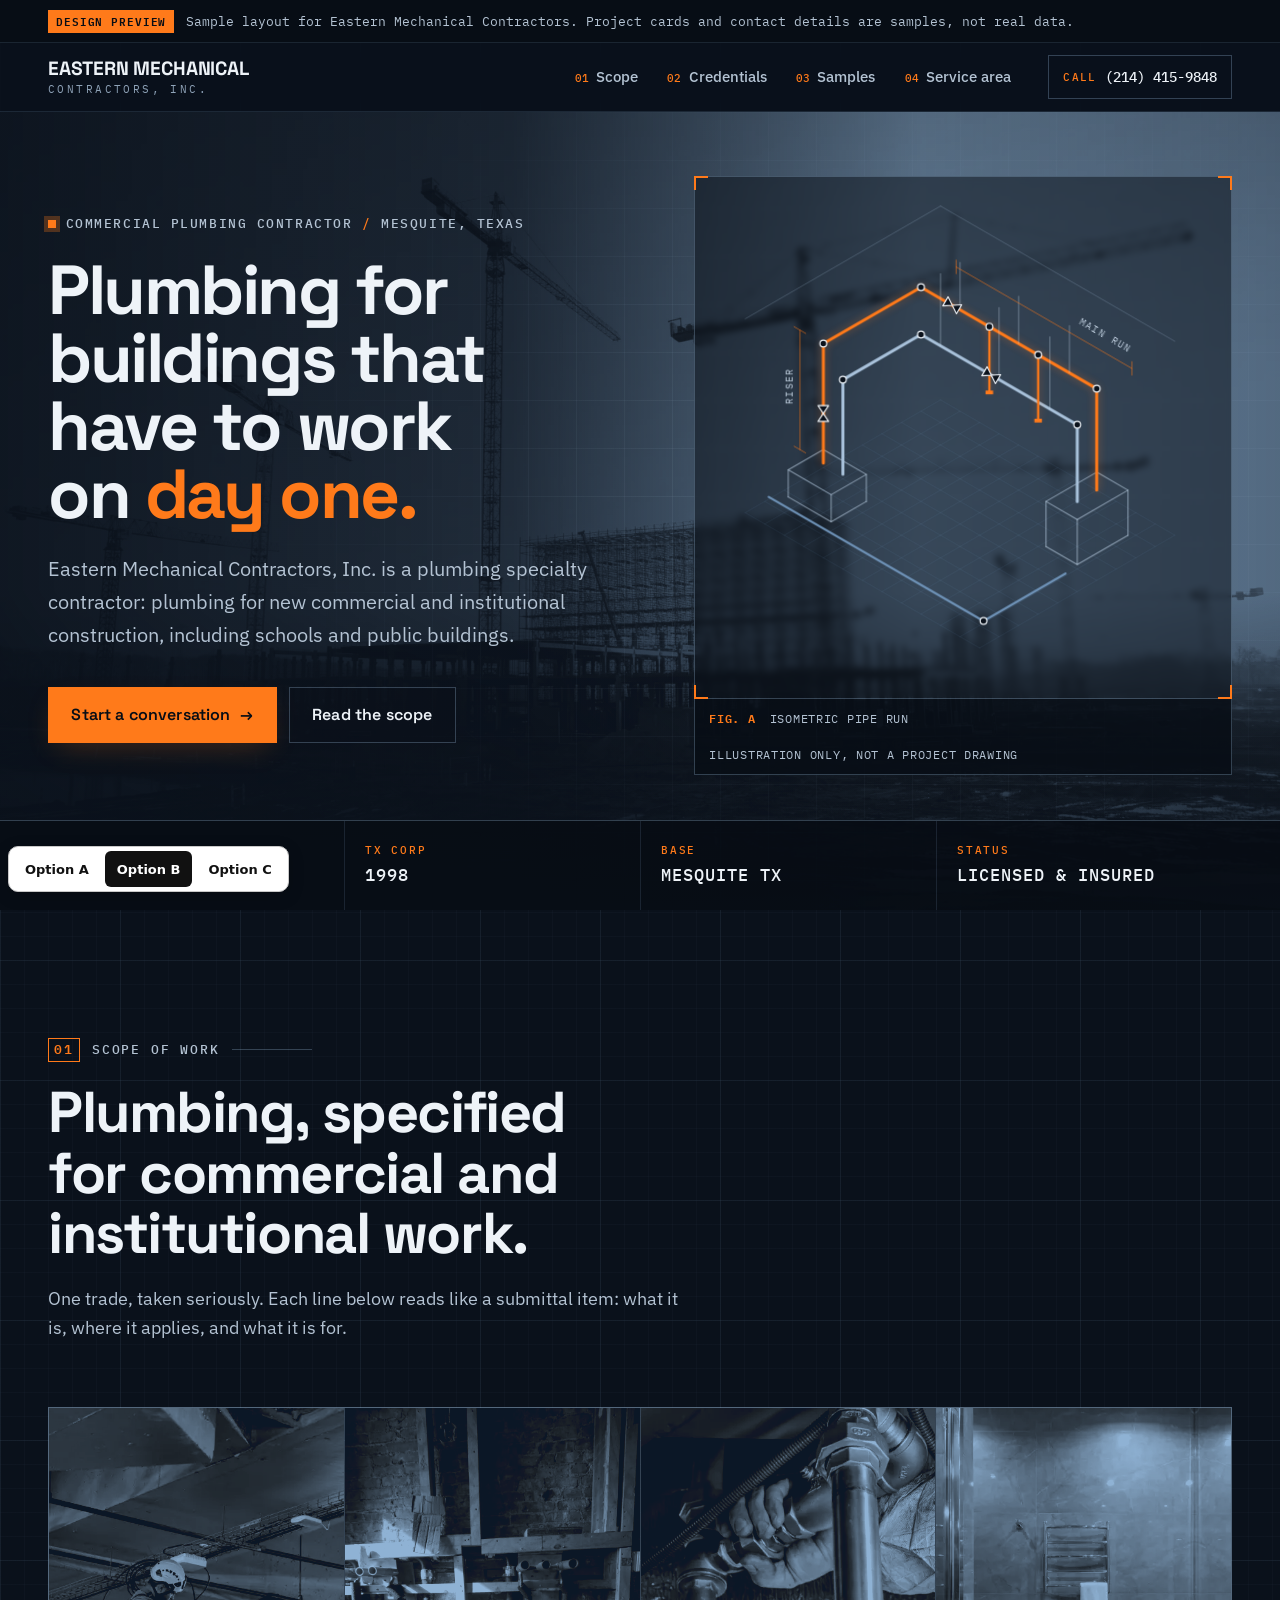
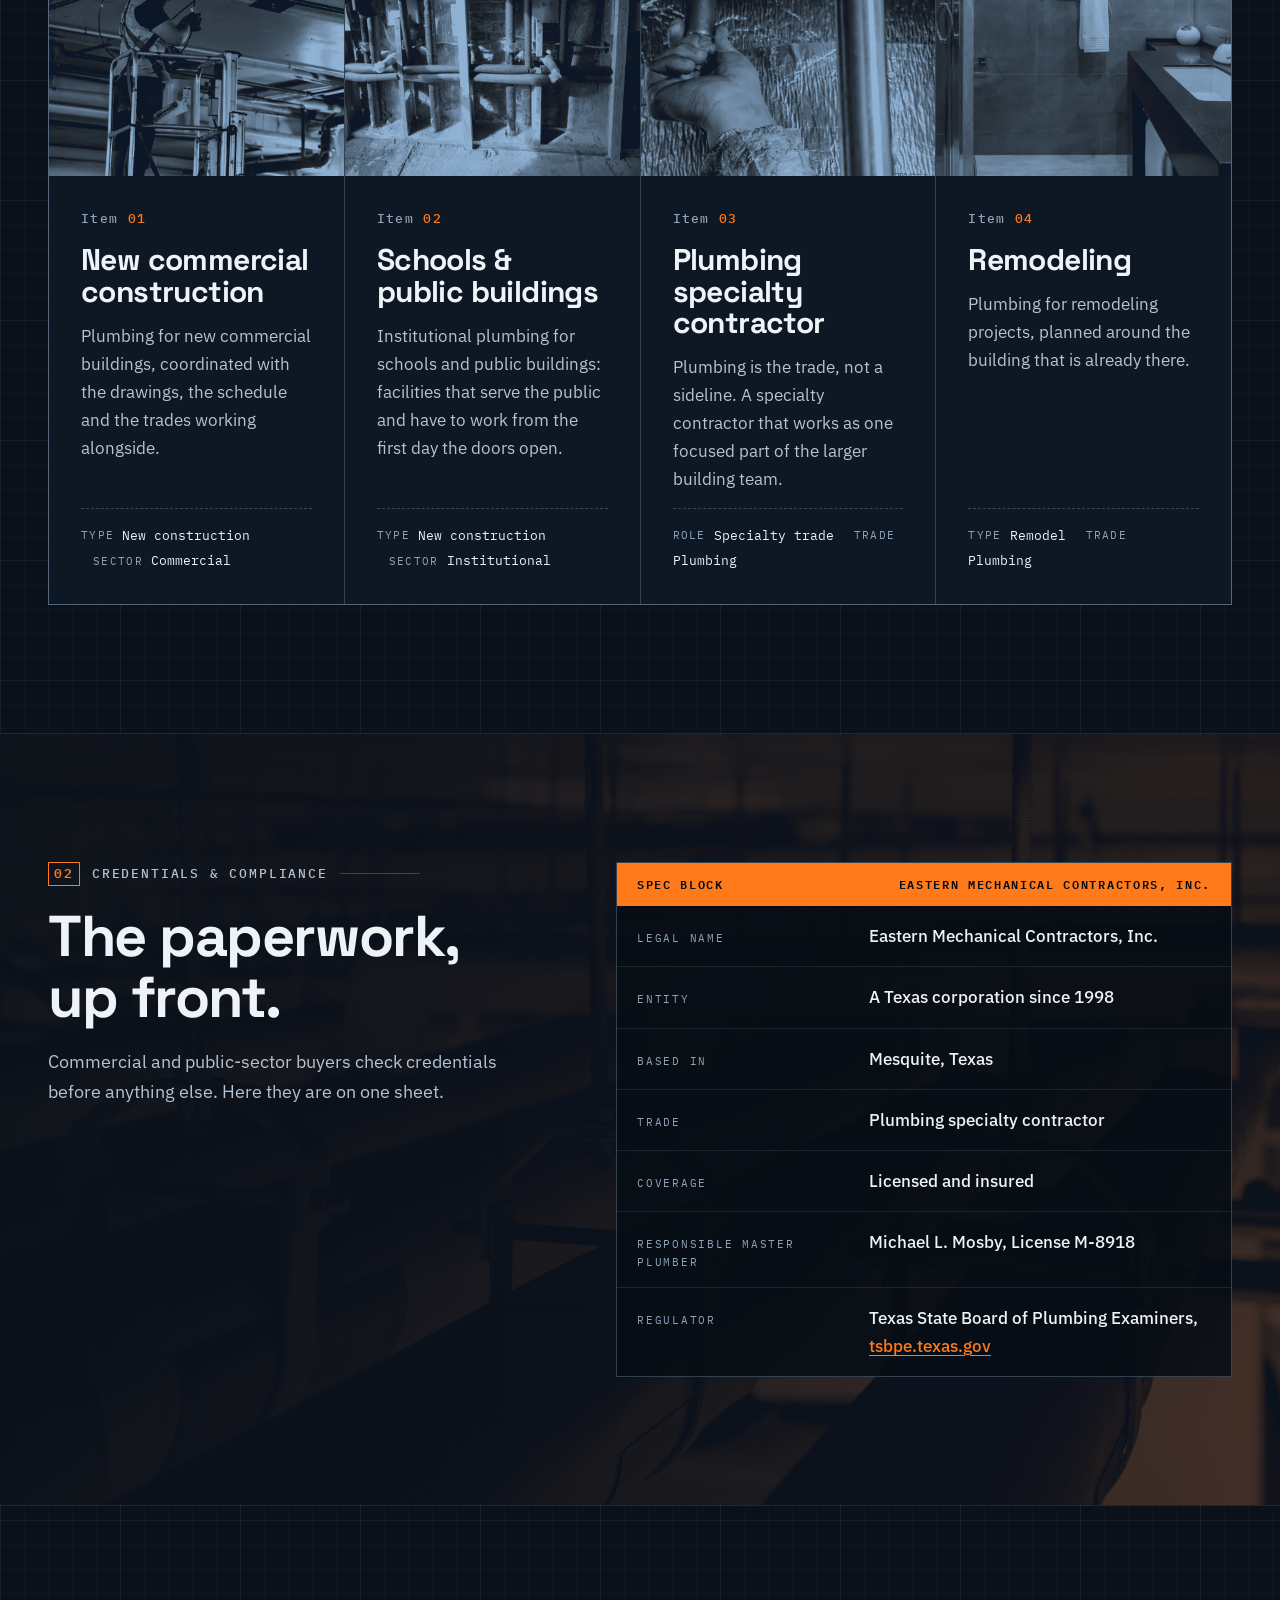
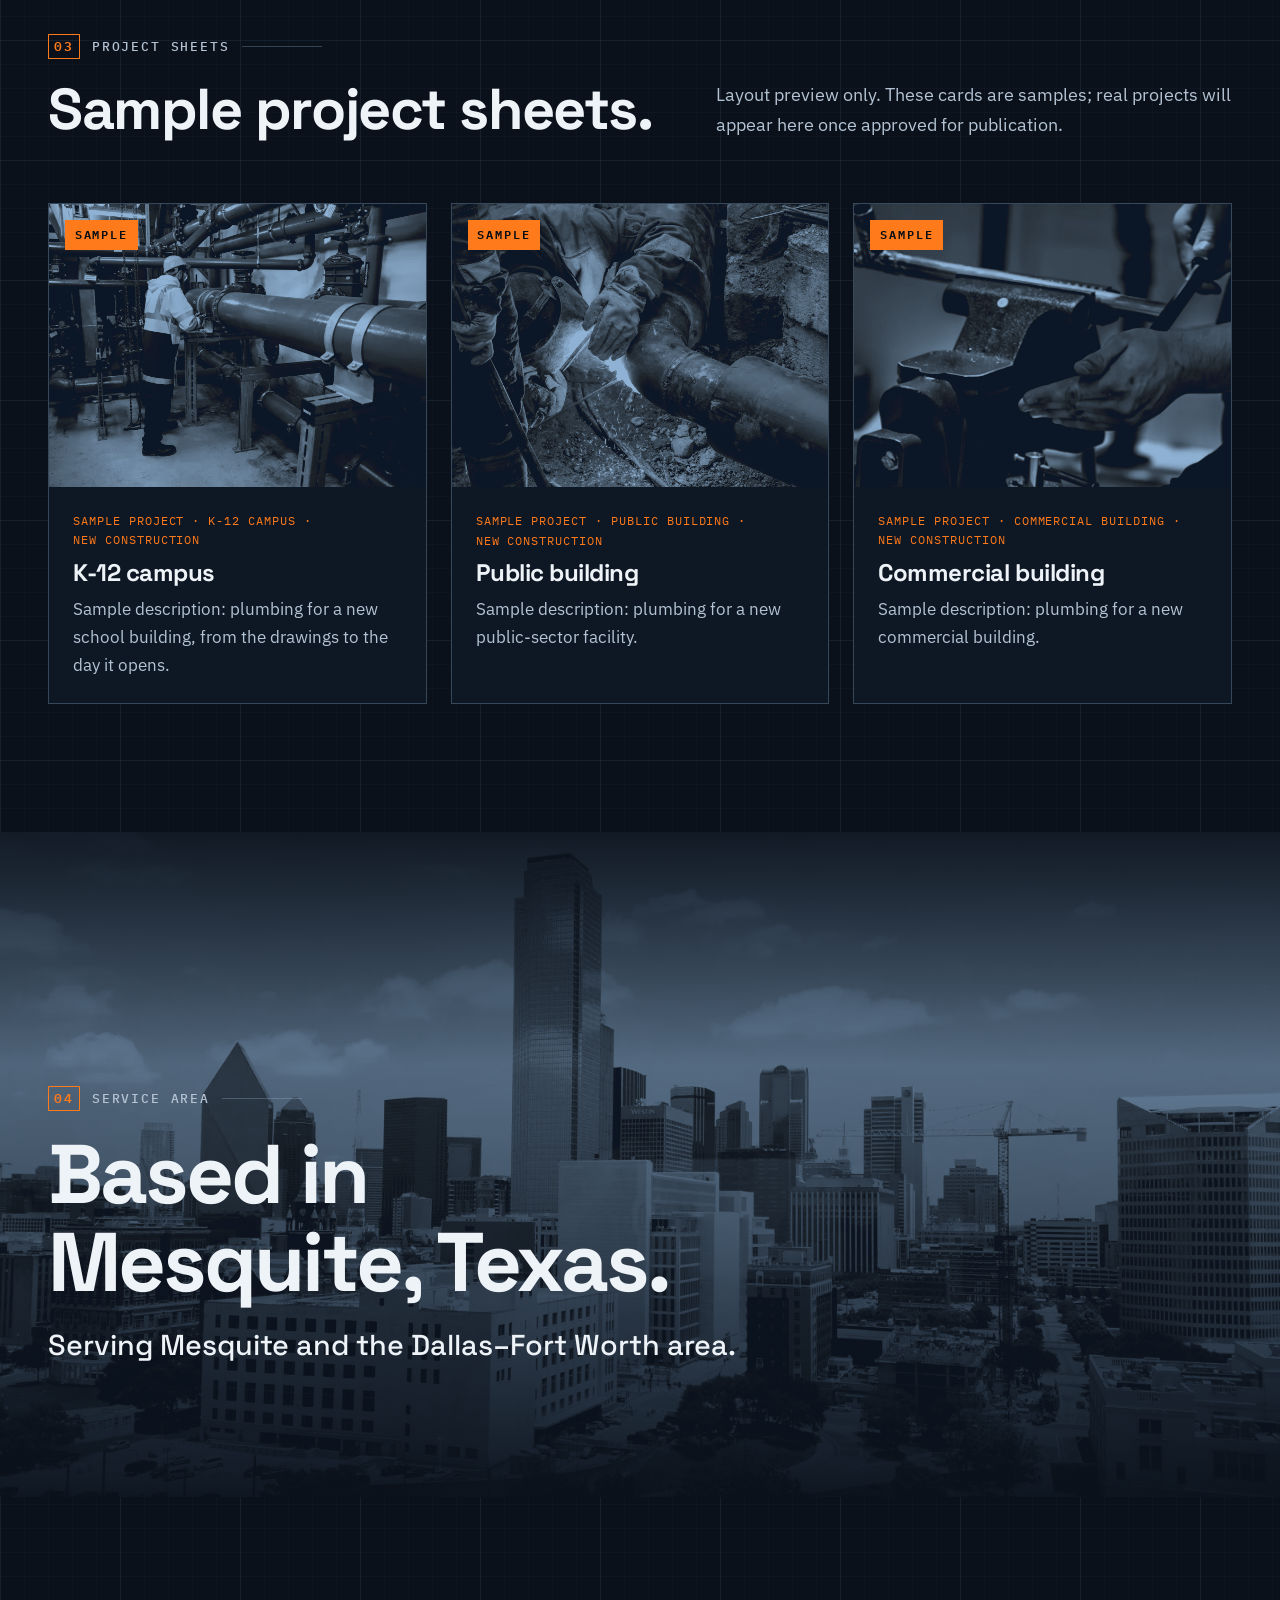
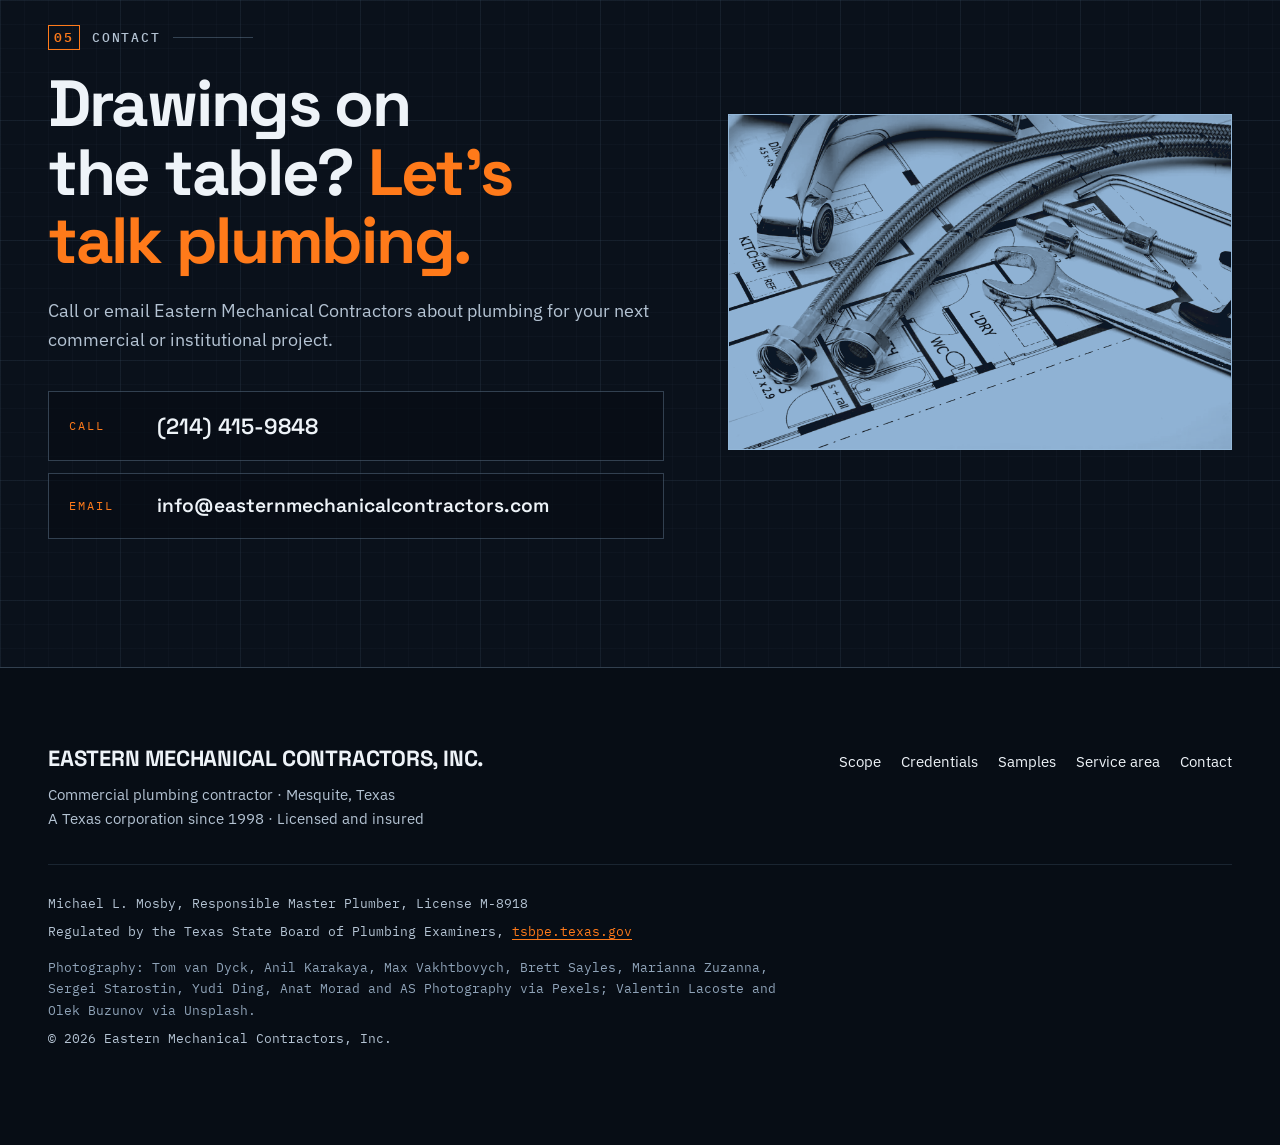
==== commit e53a7a67: "Add bottom-left option switcher, root redirect and screenshot fixes to the three design options - Ad" ====
--- a/option-b/index.html
+++ b/option-b/index.html
@@ -246,7 +246,7 @@
             <div><dt>Trade</dt><dd>Plumbing specialty contractor</dd></div>
             <div><dt>Coverage</dt><dd>Licensed and insured</dd></div>
             <!-- PLACEHOLDER: RMP line pending owner confirmation that it is unchanged -->
-            <div><dt>Responsible Master Plumber</dt><dd>Michael L. Mosby, License M-8918</dd></div>
+            <div><dt>Responsible Master Plumber</dt><dd>Michael L. Mosby, License <span class="nowrap">M-8918</span></dd></div>
             <!-- /PLACEHOLDER -->
             <div><dt>Regulator</dt><dd>Texas State Board of Plumbing Examiners, <a href="https://tsbpe.texas.gov" rel="noopener">tsbpe.texas.gov</a></dd></div>
           </dl>
@@ -373,7 +373,7 @@
       </div>
       <div class="site-footer__legal">
         <!-- PLACEHOLDER: RMP license line, pending owner confirmation -->
-        <p>Michael L. Mosby, Responsible Master Plumber, License M-8918</p>
+        <p>Michael L. Mosby, Responsible Master Plumber, License <span class="nowrap">M-8918</span></p>
         <!-- /PLACEHOLDER -->
         <p>Regulated by the Texas State Board of Plumbing Examiners, <a href="https://tsbpe.texas.gov" rel="noopener">tsbpe.texas.gov</a></p>
         <p class="site-footer__credits">Photography: Tom van Dyck, Anil Karakaya, Max Vakhtbovych, Brett Sayles, Marianna Zuzanna, Sergei Starostin, Yudi Ding, Anat Morad and AS Photography via Pexels; Valentin Lacoste and Olek Buzunov via Unsplash.</p>
@@ -381,5 +381,18 @@
       </div>
     </div>
   </footer>
+<!-- REMOVE AT LAUNCH: option switcher -->
+<style class="pv-style">
+.pv-switch .pv-link:focus-visible{outline:3px solid #1a5fd0;outline-offset:2px}
+.pv-switch .pv-link:not([aria-current]):hover{background:#e8e8e8!important}
+@media (max-width:600px){.pv-switch .pv-link{min-height:44px!important}}
+@media print{.pv-switch{display:none!important}}
+</style>
+<nav class="pv-switch" aria-label="Design options" style="position:fixed;left:8px;bottom:8px;z-index:9999;display:flex;gap:4px;padding:4px;background:#fff;border:1px solid #c8c8c8;border-radius:10px;box-shadow:0 4px 16px rgba(0,0,0,.18);font:13px system-ui,-apple-system,'Segoe UI',Roboto,sans-serif;color:#111;margin:0">
+<a class="pv-link" href="../option-a/" style="display:inline-flex;align-items:center;justify-content:center;min-height:36px;padding:0 12px;border-radius:6px;font:600 13px/1 system-ui,-apple-system,'Segoe UI',Roboto,sans-serif;text-decoration:none;letter-spacing:0;white-space:nowrap;background:transparent;color:#111;">Option A</a>
+<a class="pv-link" href="../option-b/" aria-current="page" style="display:inline-flex;align-items:center;justify-content:center;min-height:36px;padding:0 12px;border-radius:6px;font:600 13px/1 system-ui,-apple-system,'Segoe UI',Roboto,sans-serif;text-decoration:none;letter-spacing:0;white-space:nowrap;background:#111;color:#fff;">Option B</a>
+<a class="pv-link" href="../option-c/" style="display:inline-flex;align-items:center;justify-content:center;min-height:36px;padding:0 12px;border-radius:6px;font:600 13px/1 system-ui,-apple-system,'Segoe UI',Roboto,sans-serif;text-decoration:none;letter-spacing:0;white-space:nowrap;background:transparent;color:#111;">Option C</a>
+</nav>
+<!-- /REMOVE AT LAUNCH -->
 </body>
 </html>
--- a/option-b/styles.css
+++ b/option-b/styles.css
@@ -491,3 +491,5 @@
     *, *::before, *::after { transition-duration: 0.01ms !important; animation: none !important; }
   }
 }
+
+.nowrap { white-space: nowrap; }
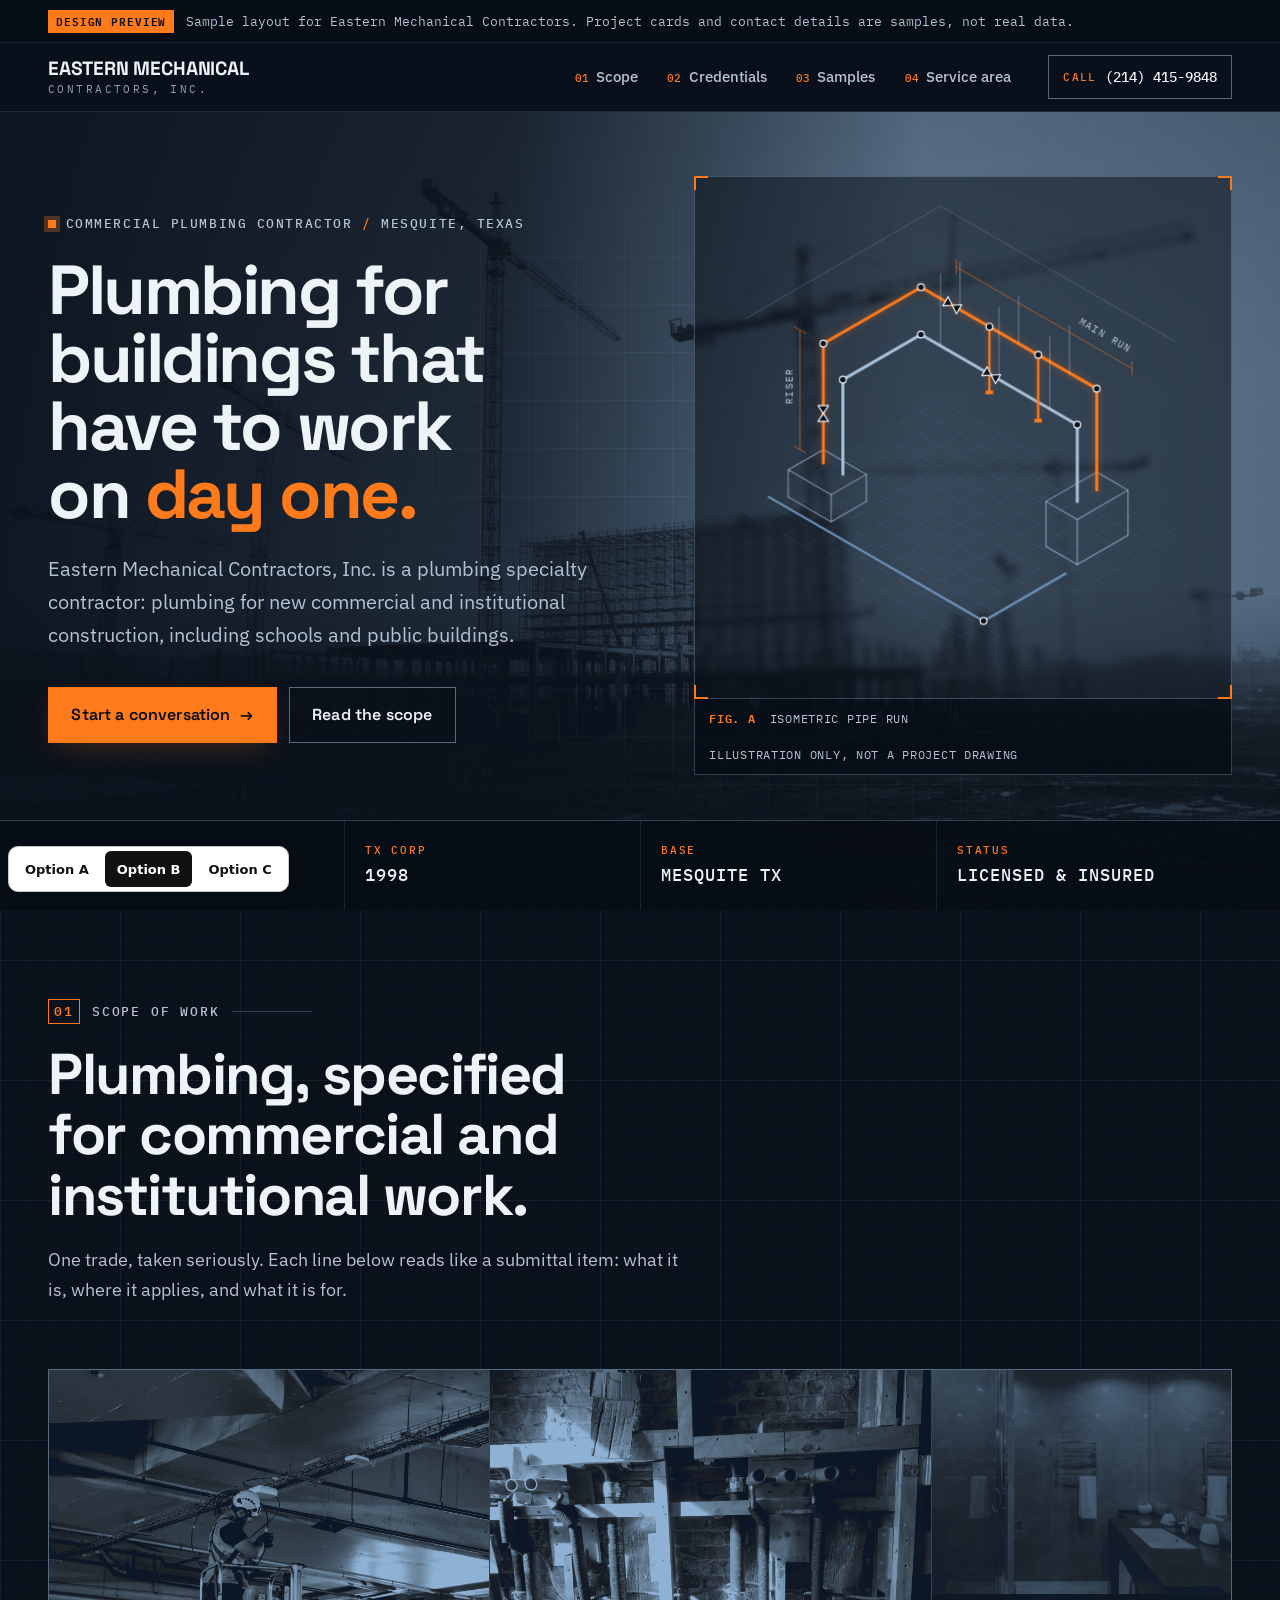
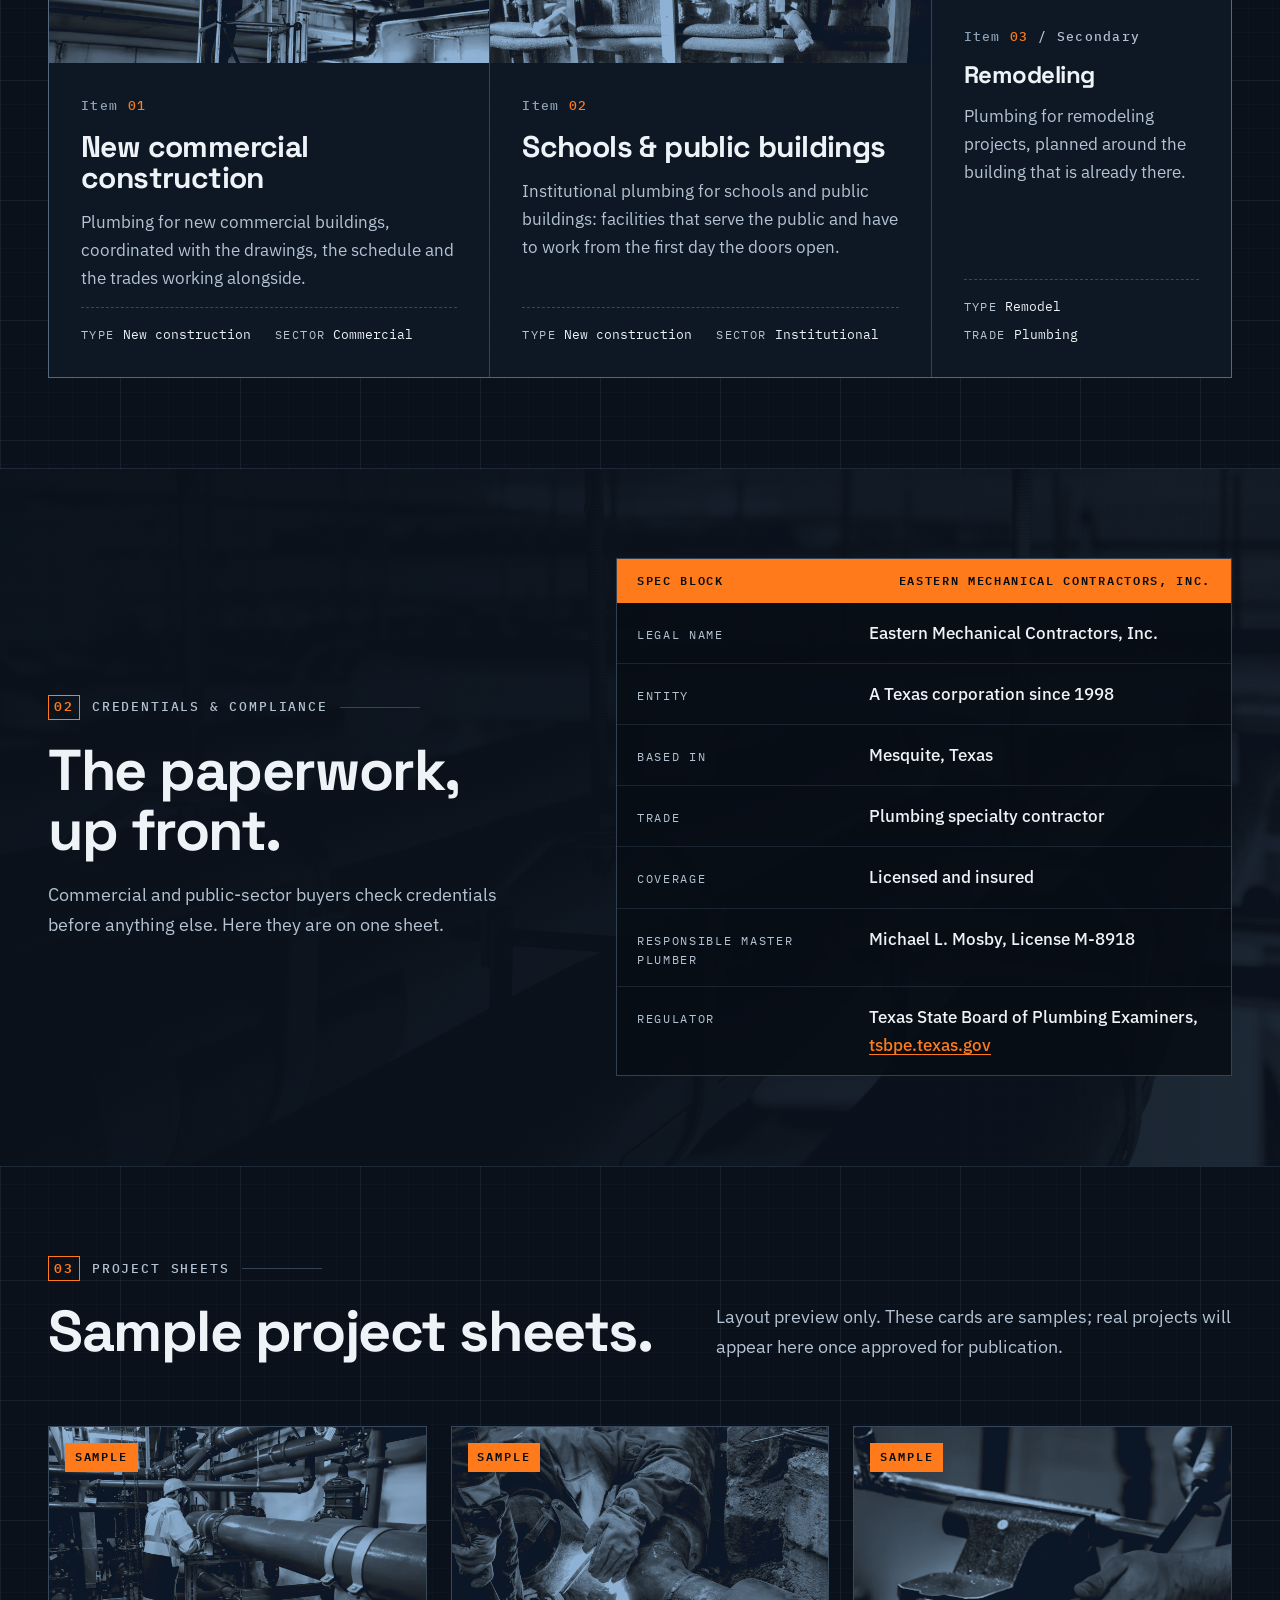
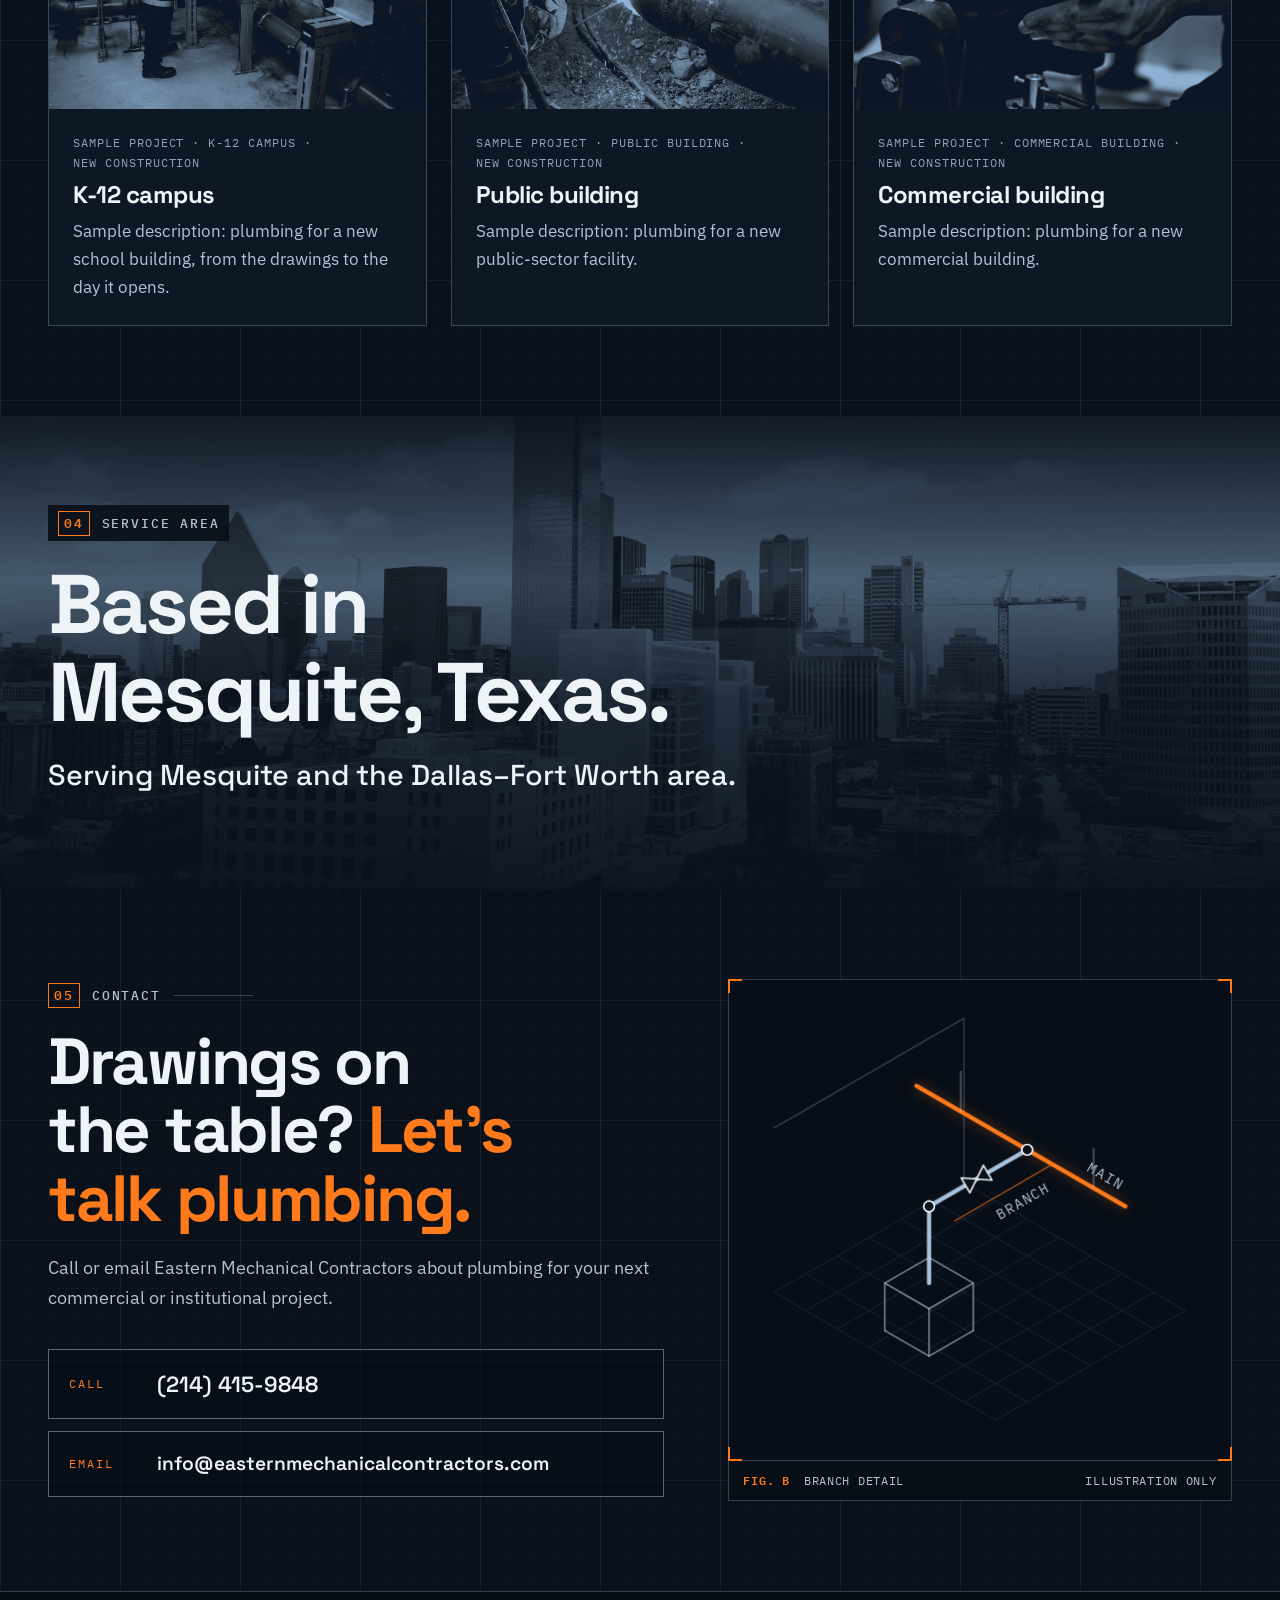
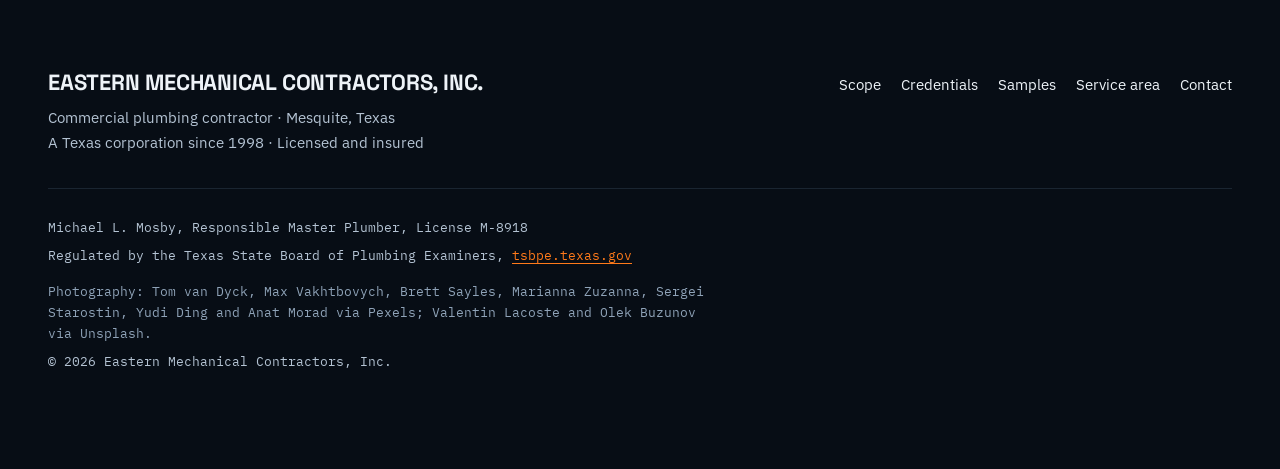
==== commit baf6ebf1: "Apply design review and WCAG 2.2 AA fixes to all three options and add the preview README - Fix cont" ====
--- a/option-b/index.html
+++ b/option-b/index.html
@@ -21,14 +21,13 @@
 <body>
   <a class="skip-link" href="#main">Skip to main content</a>
 
-  <div class="preview-bar" role="note">
-    <div class="wrap preview-bar__inner">
-      <span class="preview-bar__tag">Design preview</span>
-      <p>Sample layout for Eastern Mechanical Contractors. Project cards and contact details are samples, not real data.</p>
+  <header class="site-header">
+    <div class="preview-bar" role="note">
+      <div class="wrap preview-bar__inner">
+        <span class="preview-bar__tag">Design preview</span>
+        <p>Sample layout for Eastern Mechanical Contractors. Project cards and contact details are samples, not real data.</p>
+      </div>
     </div>
-  </div>
-
-  <header class="site-header">
     <div class="wrap site-header__inner">
       <a class="brand" href="#top" aria-label="Eastern Mechanical Contractors, Inc. — back to top">
         <span class="brand__name">Eastern Mechanical</span>
@@ -36,10 +35,10 @@
       </a>
       <nav class="site-nav" aria-label="Page sections">
         <ul>
-          <li><a href="#scope"><span aria-hidden="true">01</span> Scope</a></li>
-          <li><a href="#credentials"><span aria-hidden="true">02</span> Credentials</a></li>
-          <li><a href="#samples"><span aria-hidden="true">03</span> Samples</a></li>
-          <li><a href="#area"><span aria-hidden="true">04</span> Service area</a></li>
+          <li><a href="#scope"><span>01</span> Scope</a></li>
+          <li><a href="#credentials"><span>02</span> Credentials</a></li>
+          <li><a href="#samples"><span>03</span> Samples</a></li>
+          <li><a href="#area"><span>04</span> Service area</a></li>
         </ul>
       </nav>
       <!-- PLACEHOLDER: phone number to be confirmed by client -->
@@ -157,61 +156,47 @@
         </header>
 
         <ol class="modules">
-          <li class="module reveal">
+          <li class="module module--primary reveal">
             <div class="module__media duo duo--steel">
               <img src="../assets/img/commercial-ceiling-piping-lift-01-800.webp"
                    srcset="../assets/img/commercial-ceiling-piping-lift-01-800.webp 800w, ../assets/img/commercial-ceiling-piping-lift-01-1600.webp 1600w, ../assets/img/commercial-ceiling-piping-lift-01-2400.webp 2400w"
-                   sizes="(min-width: 1100px) 340px, (min-width: 700px) 45vw, 92vw" width="2400" height="1600" loading="lazy"
-                   alt="Tradesman on a lift working overhead among red fire-sprinkler piping in a commercial building">
+                   sizes="(min-width: 1100px) 560px, (min-width: 700px) 45vw, 92vw" width="2400" height="1600" loading="lazy"
+                   alt="Tradesman on a lift working overhead among red piping in a commercial building">
             </div>
             <div class="module__body">
               <p class="module__num" aria-hidden="true">01</p>
               <h3 class="module__title">New commercial construction</h3>
               <p>Plumbing for new commercial buildings, coordinated with the drawings, the schedule and the trades working alongside.</p>
-              <p class="module__spec"><span>Type</span> New construction <span>Sector</span> Commercial</p>
-            </div>
-          </li>
-          <li class="module reveal">
+              <dl class="module__spec"><div><dt>Type</dt><dd>New construction</dd></div><div><dt>Sector</dt><dd>Commercial</dd></div></dl>
+            </div>
+          </li>
+          <li class="module module--primary reveal">
             <div class="module__media duo duo--steel">
               <img src="../assets/img/rough-in-wall-framing-01-800.webp"
                    srcset="../assets/img/rough-in-wall-framing-01-800.webp 800w, ../assets/img/rough-in-wall-framing-01-1600.webp 1600w, ../assets/img/rough-in-wall-framing-01-2400.webp 2400w"
-                   sizes="(min-width: 1100px) 340px, (min-width: 700px) 45vw, 92vw" width="2400" height="3200" loading="lazy"
+                   sizes="(min-width: 1100px) 560px, (min-width: 700px) 45vw, 92vw" width="2400" height="3200" loading="lazy"
                    alt="Plumbing rough-in with copper stub-outs and insulated lines inside a framed wall">
             </div>
             <div class="module__body">
               <p class="module__num" aria-hidden="true">02</p>
               <h3 class="module__title">Schools &amp; public buildings</h3>
               <p>Institutional plumbing for schools and public buildings: facilities that serve the public and have to work from the first day the doors open.</p>
-              <p class="module__spec"><span>Type</span> New construction <span>Sector</span> Institutional</p>
-            </div>
-          </li>
-          <li class="module reveal">
-            <div class="module__media duo duo--steel">
-              <img src="../assets/img/pipe-fitting-hands-01-800.webp"
-                   srcset="../assets/img/pipe-fitting-hands-01-800.webp 800w, ../assets/img/pipe-fitting-hands-01-1600.webp 1600w, ../assets/img/pipe-fitting-hands-01-2400.webp 2400w"
-                   sizes="(min-width: 1100px) 340px, (min-width: 700px) 45vw, 92vw" width="2400" height="1600" loading="lazy"
-                   alt="Plumber's hands tightening a brass fitting on stainless steel water piping">
+              <dl class="module__spec"><div><dt>Type</dt><dd>New construction</dd></div><div><dt>Sector</dt><dd>Institutional</dd></div></dl>
+            </div>
+          </li>
+          <!-- PLACEHOLDER: Remodeling service (from brief only; no source). Generic copy, no claims. -->
+          <li class="module module--secondary reveal">
+            <div class="module__media duo duo--muted">
+              <img src="../assets/img/bathroom-remodel-vanity-02-800.webp"
+                   srcset="../assets/img/bathroom-remodel-vanity-02-800.webp 800w, ../assets/img/bathroom-remodel-vanity-02-1600.webp 1600w, ../assets/img/bathroom-remodel-vanity-02-2400.webp 2400w"
+                   sizes="(min-width: 1100px) 560px, (min-width: 700px) 45vw, 92vw" width="2400" height="1600" loading="lazy"
+                   alt="Modern bathroom remodel with large-format gray tile and an undermount sink">
             </div>
             <div class="module__body">
               <p class="module__num" aria-hidden="true">03</p>
-              <h3 class="module__title">Plumbing specialty contractor</h3>
-              <p>Plumbing is the trade, not a sideline. A specialty contractor that works as one focused part of the larger building team.</p>
-              <p class="module__spec"><span>Role</span> Specialty trade <span>Trade</span> Plumbing</p>
-            </div>
-          </li>
-          <!-- PLACEHOLDER: Remodeling service (from brief only; no source). Generic copy, no claims. -->
-          <li class="module reveal">
-            <div class="module__media duo duo--steel">
-              <img src="../assets/img/bathroom-remodel-vanity-02-800.webp"
-                   srcset="../assets/img/bathroom-remodel-vanity-02-800.webp 800w, ../assets/img/bathroom-remodel-vanity-02-1600.webp 1600w, ../assets/img/bathroom-remodel-vanity-02-2400.webp 2400w"
-                   sizes="(min-width: 1100px) 340px, (min-width: 700px) 45vw, 92vw" width="2400" height="1600" loading="lazy"
-                   alt="Modern bathroom remodel with large-format gray tile and an undermount sink">
-            </div>
-            <div class="module__body">
-              <p class="module__num" aria-hidden="true">04</p>
               <h3 class="module__title">Remodeling</h3>
               <p>Plumbing for remodeling projects, planned around the building that is already there.</p>
-              <p class="module__spec"><span>Type</span> Remodel <span>Trade</span> Plumbing</p>
+              <dl class="module__spec"><div><dt>Type</dt><dd>Remodel</dd></div><div><dt>Trade</dt><dd>Plumbing</dd></div></dl>
             </div>
           </li>
           <!-- /PLACEHOLDER -->
@@ -221,7 +206,7 @@
 
     <!-- ============ 02 CREDENTIALS ============ -->
     <section class="section creds" id="credentials" aria-labelledby="creds-title">
-      <div class="creds__media duo duo--ember" aria-hidden="true">
+      <div class="creds__media duo duo--steel" aria-hidden="true">
         <img src="../assets/img/commercial-pipe-hangers-bw-01-1600.webp"
              srcset="../assets/img/commercial-pipe-hangers-bw-01-800.webp 800w, ../assets/img/commercial-pipe-hangers-bw-01-1600.webp 1600w, ../assets/img/commercial-pipe-hangers-bw-01-2400.webp 2400w"
              sizes="100vw" width="2400" height="1597" loading="lazy" alt="">
@@ -345,12 +330,37 @@
             <!-- /PLACEHOLDER -->
           </div>
         </div>
-        <div class="cta__media duo duo--steel reveal">
-          <img src="../assets/img/fixtures-blueprint-tools-01-800.webp"
-               srcset="../assets/img/fixtures-blueprint-tools-01-800.webp 800w, ../assets/img/fixtures-blueprint-tools-01-1600.webp 1600w, ../assets/img/fixtures-blueprint-tools-01-2400.webp 2400w"
-               sizes="(min-width: 1000px) 560px, 92vw" width="2400" height="1600" loading="lazy"
-               alt="Faucet, braided supply lines and a wrench resting on a home floor plan">
-        </div>
+        <figure class="drawing drawing--detail reveal" aria-labelledby="drawing-b-cap">
+          <div class="drawing__frame">
+            <span class="drawing__corner drawing__corner--tl" aria-hidden="true"></span>
+            <span class="drawing__corner drawing__corner--tr" aria-hidden="true"></span>
+            <span class="drawing__corner drawing__corner--bl" aria-hidden="true"></span>
+            <span class="drawing__corner drawing__corner--br" aria-hidden="true"></span>
+            <svg class="iso" viewBox="50 0 430 410" role="img" aria-label="Illustrative isometric detail of a pipe main on hangers with a valved branch dropping to a fixture.">
+              <path class="iso-grid" d="M250 170 L73.3 272 M279.4 187 L102.8 289 M308.9 204 L132.2 306 M338.3 221 L161.7 323 M367.8 238 L191.1 340 M397.2 255 L220.6 357 M426.7 272 L250 374 M456.1 289 L279.4 391 M250 170 L456.1 289 M220.6 187 L426.7 306 M191.1 204 L397.2 323 M161.7 221 L367.8 340 M132.2 238 L338.3 357 M102.8 255 L308.9 374 M73.3 272 L279.4 391"/>
+              <path class="iso-ghost" d="M250 170 L250 17 L73.3 119" pathLength="1"/>
+              <path class="iso-pipe iso-pipe--a d1" d="M205.8 79.9 L400.2 192.1" pathLength="1"/>
+              <path class="iso-pipe iso-pipe--b d2" d="M308.9 139.4 L217.6 192.1 L217.6 263.5" pathLength="1"/>
+              <path class="iso-equip d3" d="M176.4 307.7 L217.6 331.5 L258.8 307.7" pathLength="1"/>
+              <path class="iso-equip d3" d="M176.4 307.7 L176.4 263.5" pathLength="1"/>
+              <path class="iso-equip d3" d="M217.6 331.5 L217.6 287.3" pathLength="1"/>
+              <path class="iso-equip d3" d="M258.8 307.7 L258.8 263.5" pathLength="1"/>
+              <path class="iso-equip d3" d="M176.4 263.5 L217.6 287.3 L258.8 263.5 L217.6 239.7 L176.4 263.5" pathLength="1"/>
+              <circle class="iso-joint d3" cx="308.9" cy="139.4" r="5"/>
+              <circle class="iso-joint d3" cx="217.6" cy="192.1" r="5"/>
+              <path class="iso-hanger d2" d="M247.1 103.7 L247.1 66.3" pathLength="1"/>
+              <path class="iso-hanger d2" d="M370.7 175.1 L370.7 137.7" pathLength="1"/>
+              <path class="iso-valve d4" d="M268.1 153.8 L255.5 179.4 L247.5 165.6 L276.1 167.6 Z"/>
+              <path class="iso-dim d4" d="M332.4 153 L241.2 205.7" pathLength="1"/>
+              <text class="iso-label d5" x="307.4" y="191.3" transform="rotate(-30 307.4 191.3)">BRANCH</text>
+              <text class="iso-label d5" x="379.6" y="168.3" transform="rotate(30 379.6 168.3)">MAIN</text>
+            </svg>
+          </div>
+          <figcaption id="drawing-b-cap" class="drawing__block">
+            <span><b>Fig. B</b> Branch detail</span>
+            <span>Illustration only</span>
+          </figcaption>
+        </figure>
       </div>
     </section>
   </main>
@@ -376,13 +386,14 @@
         <p>Michael L. Mosby, Responsible Master Plumber, License <span class="nowrap">M-8918</span></p>
         <!-- /PLACEHOLDER -->
         <p>Regulated by the Texas State Board of Plumbing Examiners, <a href="https://tsbpe.texas.gov" rel="noopener">tsbpe.texas.gov</a></p>
-        <p class="site-footer__credits">Photography: Tom van Dyck, Anil Karakaya, Max Vakhtbovych, Brett Sayles, Marianna Zuzanna, Sergei Starostin, Yudi Ding, Anat Morad and AS Photography via Pexels; Valentin Lacoste and Olek Buzunov via Unsplash.</p>
+        <p class="site-footer__credits">Photography: Tom van Dyck, Max Vakhtbovych, Brett Sayles, Marianna Zuzanna, Sergei Starostin, Yudi Ding and Anat Morad via Pexels; Valentin Lacoste and Olek Buzunov via Unsplash.</p>
         <p>&copy; 2026 Eastern Mechanical Contractors, Inc.</p>
       </div>
     </div>
   </footer>
 <!-- REMOVE AT LAUNCH: option switcher -->
 <style class="pv-style">
+html{scroll-padding-bottom:80px}
 .pv-switch .pv-link:focus-visible{outline:3px solid #1a5fd0;outline-offset:2px}
 .pv-switch .pv-link:not([aria-current]):hover{background:#e8e8e8!important}
 @media (max-width:600px){.pv-switch .pv-link{min-height:44px!important}}
--- a/option-b/styles.css
+++ b/option-b/styles.css
@@ -42,7 +42,9 @@
 
     --wrap: 1360px;
     --gutter: clamp(1.25rem, 4vw, 3rem);
-    --section-y: clamp(5rem, 10vw, 9rem);
+    --section-y: clamp(4rem, 7vw, 6.5rem);
+    --border-ui: rgba(169, 194, 219, 0.5);
+    --pv-h: 37px;
     --ease-out: cubic-bezier(0.16, 1, 0.3, 1);
     --header-h: 68px;
   }
@@ -117,7 +119,7 @@
 
   /* ---------- Header ---------- */
   .site-header {
-    position: sticky; top: 0; z-index: 50;
+    position: sticky; top: calc(-1 * var(--pv-h)); z-index: 50;
     background: rgba(10, 17, 27, 0.86);
     -webkit-backdrop-filter: blur(14px) saturate(140%);
     backdrop-filter: blur(14px) saturate(140%);
@@ -149,7 +151,7 @@
   .header-call {
     display: inline-flex; align-items: center; gap: 0.5rem;
     min-height: 44px; padding: 0.5rem 0.9rem;
-    border: 1px solid var(--line-strong);
+    border: 1px solid var(--border-ui);
     font-family: var(--font-mono); font-size: 0.875rem; font-weight: 500; text-decoration: none; white-space: nowrap;
     transition: border-color 0.2s, background-color 0.2s;
   }
@@ -164,8 +166,10 @@
   .duo { position: relative; overflow: hidden; isolation: isolate; background-color: var(--duo-hi); }
   .duo img { width: 100%; height: 100%; object-fit: cover; filter: grayscale(1) contrast(1.12) brightness(1.02); mix-blend-mode: multiply; transition: filter 0.6s var(--ease-out), transform 0.9s var(--ease-out); }
   .duo::after { content: ""; position: absolute; inset: 0; background: #0b1726; mix-blend-mode: lighten; pointer-events: none; transition: opacity 0.6s var(--ease-out); }
-  .duo--ember { background-color: #d9824a; }
-  .duo--ember::after { background: #0c1520; }
+  /* muted: darker, flatter tint for the secondary (remodel) image */
+  .duo--muted { background-color: #56708b; }
+  .duo--muted img { filter: grayscale(1) contrast(0.9) brightness(0.95); }
+  .duo--muted::after { background: #101c2b; }
 
   /* ---------- Hero ---------- */
   .hero {
@@ -224,7 +228,7 @@
   .btn--primary:hover { color: var(--ink-950); background: var(--orange-hi); transform: translateY(-2px); box-shadow: 0 16px 36px -10px rgba(255, 122, 26, 0.5); }
   .btn__arrow { transition: transform 0.25s var(--ease-out); }
   .btn--primary:hover .btn__arrow { transform: translateX(4px); }
-  .btn--ghost { border-color: var(--line-strong); color: var(--text); background: rgba(10, 17, 27, 0.4); }
+  .btn--ghost { border-color: var(--border-ui); color: var(--text); background: rgba(10, 17, 27, 0.4); }
   .btn--ghost:hover { border-color: var(--text); color: var(--text); }
 
   /* Drawing panel */
@@ -320,31 +324,40 @@
   .module__title { font-size: clamp(1.5rem, 1.2rem + 0.9vw, 1.875rem); letter-spacing: -0.02em; }
   .module__body > p:not([class]) { color: var(--text-2); }
   .module__spec {
-    margin-top: auto; padding-top: 1rem; border-top: 1px dashed var(--line-strong);
+    margin: auto 0 0; padding-top: 1rem; border-top: 1px dashed var(--line-strong);
     font-family: var(--font-mono); font-size: 0.8125rem; color: var(--text);
-    display: flex; flex-wrap: wrap; column-gap: 0.5rem; row-gap: 0.25rem;
-  }
-  .module__spec span { color: var(--text-3); text-transform: uppercase; letter-spacing: 0.12em; font-size: 0.6875rem; align-self: center; }
-  .module__spec span:not(:first-child) { margin-left: 0.75rem; }
+    display: flex; flex-wrap: wrap; column-gap: 1.5rem; row-gap: 0.4rem;
+  }
+  .module__spec > div { display: flex; align-items: baseline; gap: 0.5rem; white-space: nowrap; }
+  .module__spec dt { color: var(--text-2); text-transform: uppercase; letter-spacing: 0.12em; font-size: 0.75rem; }
+  .module__spec dd { margin: 0; }
   .module::before {
     content: ""; position: absolute; left: 0; top: 0; height: 3px; width: 100%;
     background: var(--orange); transform: scaleX(0); transform-origin: left; transition: transform 0.5s var(--ease-out); z-index: 2;
   }
   .module:hover::before, .module:focus-within::before { transform: scaleX(1); }
-  .module:hover .duo img { filter: grayscale(0) contrast(1.02); }
-  .module:hover .duo { background-color: #fff; }
-  .module:hover .duo::after { opacity: 0; }
+  .module--primary:hover .duo img { filter: grayscale(0) contrast(1.02); }
+  .module--primary:hover .duo { background-color: #fff; }
+  .module--primary:hover .duo::after { opacity: 0; }
+  .module--secondary .module__title { font-size: clamp(1.3rem, 1.1rem + 0.6vw, 1.5rem); }
+  .module--secondary .module__num::after { content: " / Secondary"; color: var(--text-2); }
   .duo { transition: background-color 0.6s var(--ease-out); }
 
-  @media (min-width: 700px) { .modules { grid-template-columns: repeat(2, minmax(0, 1fr)); } }
-  @media (min-width: 1240px) {
-    .modules { grid-template-columns: repeat(4, minmax(0, 1fr)); }
-    .module__media { aspect-ratio: 4 / 5; }
+  @media (min-width: 700px) {
+    .modules { grid-template-columns: repeat(2, minmax(0, 1fr)); }
+    .module--secondary { grid-column: 1 / -1; grid-template-rows: none; grid-template-columns: minmax(0, 1fr) minmax(0, 1fr); }
+    .module--secondary .module__media { aspect-ratio: auto; min-height: 220px; }
+  }
+  @media (min-width: 1100px) {
+    .modules { grid-template-columns: minmax(0, 1.25fr) minmax(0, 1.25fr) minmax(0, 0.85fr); }
+    .module--secondary { grid-column: auto; grid-template-columns: none; grid-template-rows: auto 1fr; }
+    .module--secondary .module__media { aspect-ratio: 4 / 3; min-height: 0; }
+    .module--primary .module__media { aspect-ratio: 3 / 2; }
   }
 
   /* ---------- 02 Credentials ---------- */
   .creds { overflow: hidden; isolation: isolate; border-block: 1px solid var(--line); }
-  .creds__media { position: absolute; inset: 0; z-index: -2; }
+  .creds__media { position: absolute; inset: 0; z-index: -2; opacity: 0.55; }
   .creds__media img { object-position: 50% 40%; }
   .creds__scrim {
     position: absolute; inset: 0; z-index: -1;
@@ -352,7 +365,9 @@
   }
   .creds__inner { display: grid; gap: 2.5rem; align-items: start; }
   .creds .section-head { margin-bottom: 0; }
-  @media (min-width: 1000px) { .creds__inner { grid-template-columns: minmax(0, 0.9fr) minmax(0, 1.1fr); gap: 4rem; } }
+  @media (min-width: 1000px) {
+    .creds__inner { grid-template-columns: minmax(0, 0.9fr) minmax(0, 1.1fr); gap: 4rem; align-items: center; }
+  }
 
   .specsheet { border: 1px solid var(--line-strong); background: rgba(7, 13, 21, 0.88); font-family: var(--font-mono); }
   .specsheet__head {
@@ -362,9 +377,12 @@
   }
   .specsheet__rows > div { display: grid; gap: 0.25rem; padding: 1rem 1.25rem; border-top: 1px solid var(--line); }
   .specsheet__rows > div:first-child { border-top: 0; }
-  .specsheet dt { font-size: 0.6875rem; letter-spacing: 0.16em; text-transform: uppercase; color: var(--text-3); }
+  .specsheet dt { font-size: 0.75rem; letter-spacing: 0.14em; text-transform: uppercase; color: var(--text-2); }
   .specsheet dd { font-family: var(--font-body); font-size: 1.0625rem; font-weight: 500; color: var(--text); }
   .specsheet dd a { color: var(--orange); }
+  @media (max-width: 599px) {
+    .specsheet__head span:last-child { display: none; }
+  }
   @media (min-width: 560px) {
     .specsheet__rows > div { grid-template-columns: 13rem 1fr; gap: 1.5rem; align-items: baseline; }
   }
@@ -382,7 +400,7 @@
     padding: 0.3rem 0.6rem;
   }
   .sheet__body { padding: 1.5rem; display: grid; gap: 0.6rem; }
-  .sheet__meta { font-family: var(--font-mono); font-size: 0.75rem; letter-spacing: 0.08em; text-transform: uppercase; color: var(--orange); }
+  .sheet__meta { font-family: var(--font-mono); font-size: 0.75rem; letter-spacing: 0.08em; text-transform: uppercase; color: var(--text-3); }
   .sheet__title { font-size: 1.5rem; letter-spacing: -0.02em; }
   .sheet__body > p:not([class]) { color: var(--text-2); }
   .sheet:hover { border-color: var(--orange); transform: translateY(-4px); }
@@ -391,14 +409,16 @@
   .sheet:hover .duo::after { opacity: 0; }
 
   /* ---------- 04 Service area ---------- */
-  .area { overflow: hidden; isolation: isolate; min-height: clamp(420px, 52vw, 680px); display: flex; align-items: flex-end; }
+  .area { overflow: hidden; isolation: isolate; min-height: clamp(320px, 36vw, 480px); display: flex; align-items: flex-end; }
   .area__media { position: absolute; inset: 0; z-index: -2; }
   .area__media img { object-position: 50% 60%; }
   .area__scrim {
     position: absolute; inset: 0; z-index: -1;
-    background: linear-gradient(180deg, rgba(10, 17, 27, 0.92) 0%, rgba(10, 17, 27, 0.35) 35%, rgba(10, 17, 27, 0.55) 60%, rgba(10, 17, 27, 0.96) 100%);
+    background: linear-gradient(180deg, rgba(10, 17, 27, 0.92) 0%, rgba(10, 17, 27, 0.45) 35%, rgba(10, 17, 27, 0.8) 60%, rgba(10, 17, 27, 0.96) 100%);
   }
   .area__inner { position: relative; }
+  .area .section-head__num { width: fit-content; padding: 0.35rem 0.6rem; background: rgba(7, 13, 21, 0.88); }
+  .area .section-head__num::after { display: none; }
   .area__title { margin-top: 1.25rem; font-size: clamp(2.4rem, 1.2rem + 5vw, 6rem); letter-spacing: -0.035em; max-width: 14ch; }
   .area__line { margin-top: 1rem; font-family: var(--font-display); font-size: clamp(1.25rem, 1rem + 1vw, 1.875rem); font-weight: 500; color: var(--text); }
   .area__note { margin-top: 1.5rem; font-family: var(--font-mono); font-size: 0.75rem; letter-spacing: 0.08em; text-transform: uppercase; color: var(--text-2); }
@@ -410,13 +430,14 @@
   .cta-link--email .cta-link__v { font-size: clamp(0.95rem, 0.8rem + 0.5vw, 1.2rem); }
   .cta-link {
     display: grid; grid-template-columns: 4.5rem 1fr; align-items: center; gap: 1rem;
-    min-height: 64px; padding: 1rem 1.25rem; border: 1px solid var(--line-strong); background: rgba(7, 13, 21, 0.6);
+    min-height: 64px; padding: 1rem 1.25rem; border: 1px solid var(--border-ui); background: rgba(7, 13, 21, 0.6);
     text-decoration: none; transition: border-color 0.2s, background-color 0.2s, transform 0.3s var(--ease-out);
   }
   .cta-link__k { font-family: var(--font-mono); font-size: 0.75rem; letter-spacing: 0.16em; text-transform: uppercase; color: var(--orange); }
   .cta-link__v { font-family: var(--font-display); font-weight: 600; font-size: clamp(1rem, 0.85rem + 0.7vw, 1.375rem); overflow-wrap: anywhere; }
   .cta-link:hover { border-color: var(--orange); background: rgba(255, 122, 26, 0.08); color: var(--text); transform: translateX(4px); }
-  .cta__media { aspect-ratio: 3 / 2; border: 1px solid var(--line-strong); }
+  .drawing--detail { max-width: 34rem; }
+  .drawing--detail .drawing__frame { background: rgba(8, 14, 22, 0.7); }
   @media (min-width: 1000px) { .cta__inner { grid-template-columns: minmax(0, 1.1fr) minmax(0, 0.9fr); } }
 
   /* ---------- Footer ---------- */
@@ -475,7 +496,8 @@
 
     /* scroll reveals (JS adds .is-in) */
     html.js .reveal { opacity: 0; transform: translateY(28px); transition: opacity 0.8s var(--ease-out), transform 0.9s var(--ease-out); }
-    html.js .reveal.is-in { opacity: 1; transform: none; }
+    html.js .reveal.is-in, html.js .reveal:focus-within { opacity: 1; transform: none; }
+    html.js .reveal:not(.is-in) .iso * { animation-play-state: paused; }
     html.js .modules .reveal:nth-child(2), html.js .sheets .reveal:nth-child(2) { transition-delay: 0.08s; }
     html.js .modules .reveal:nth-child(3), html.js .sheets .reveal:nth-child(3) { transition-delay: 0.16s; }
     html.js .modules .reveal:nth-child(4) { transition-delay: 0.24s; }
